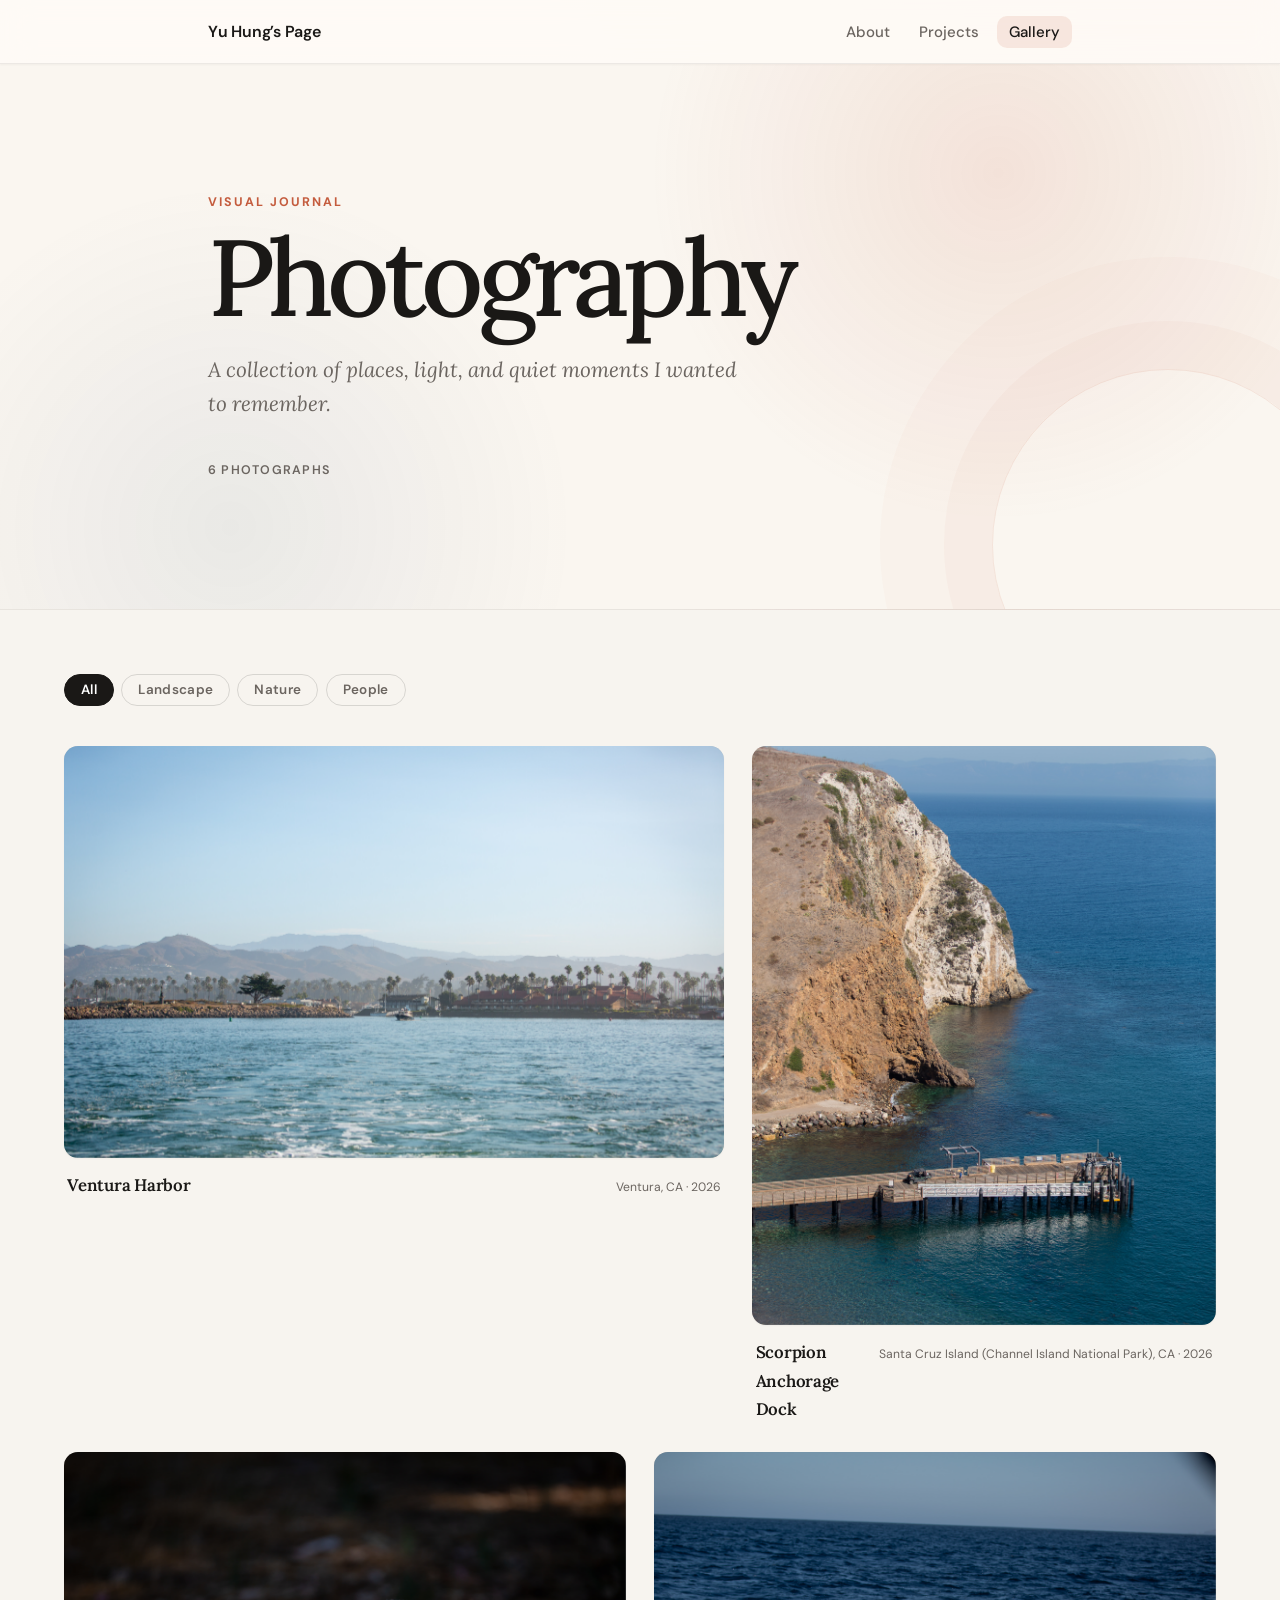
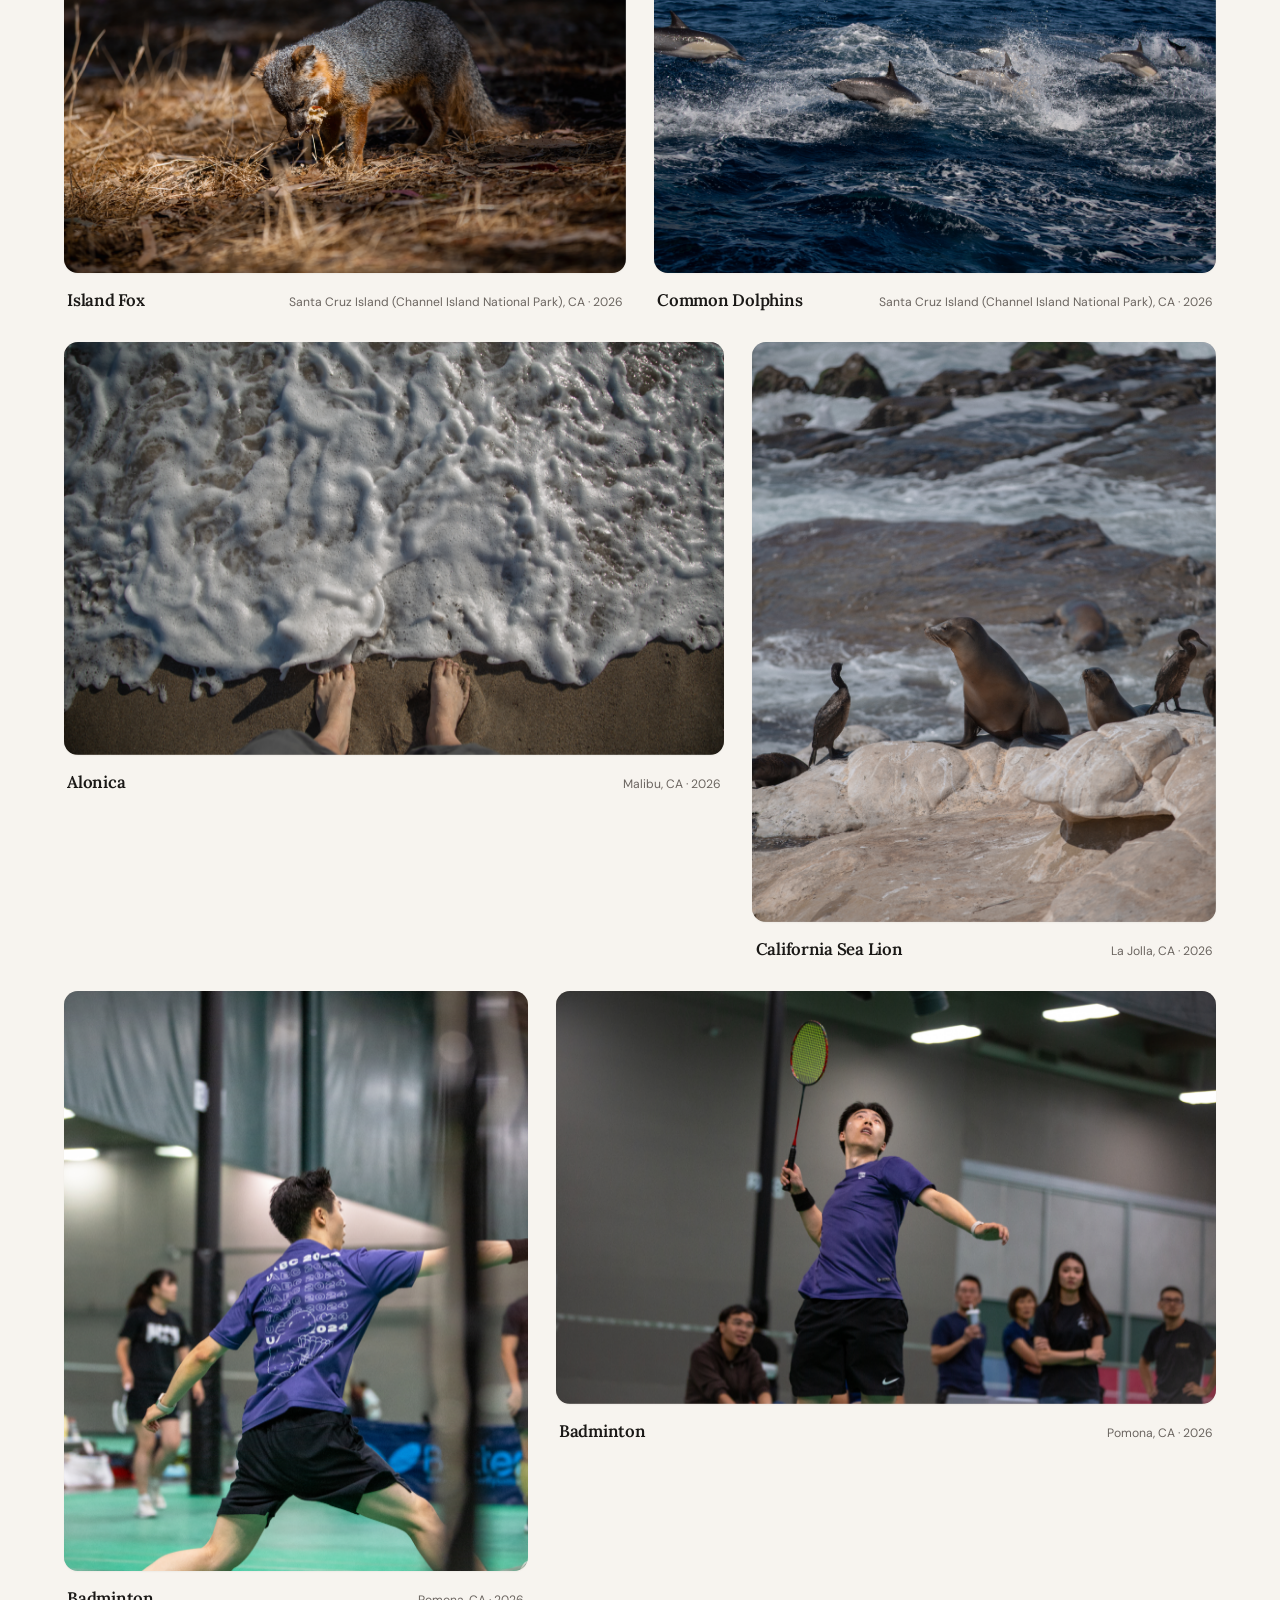
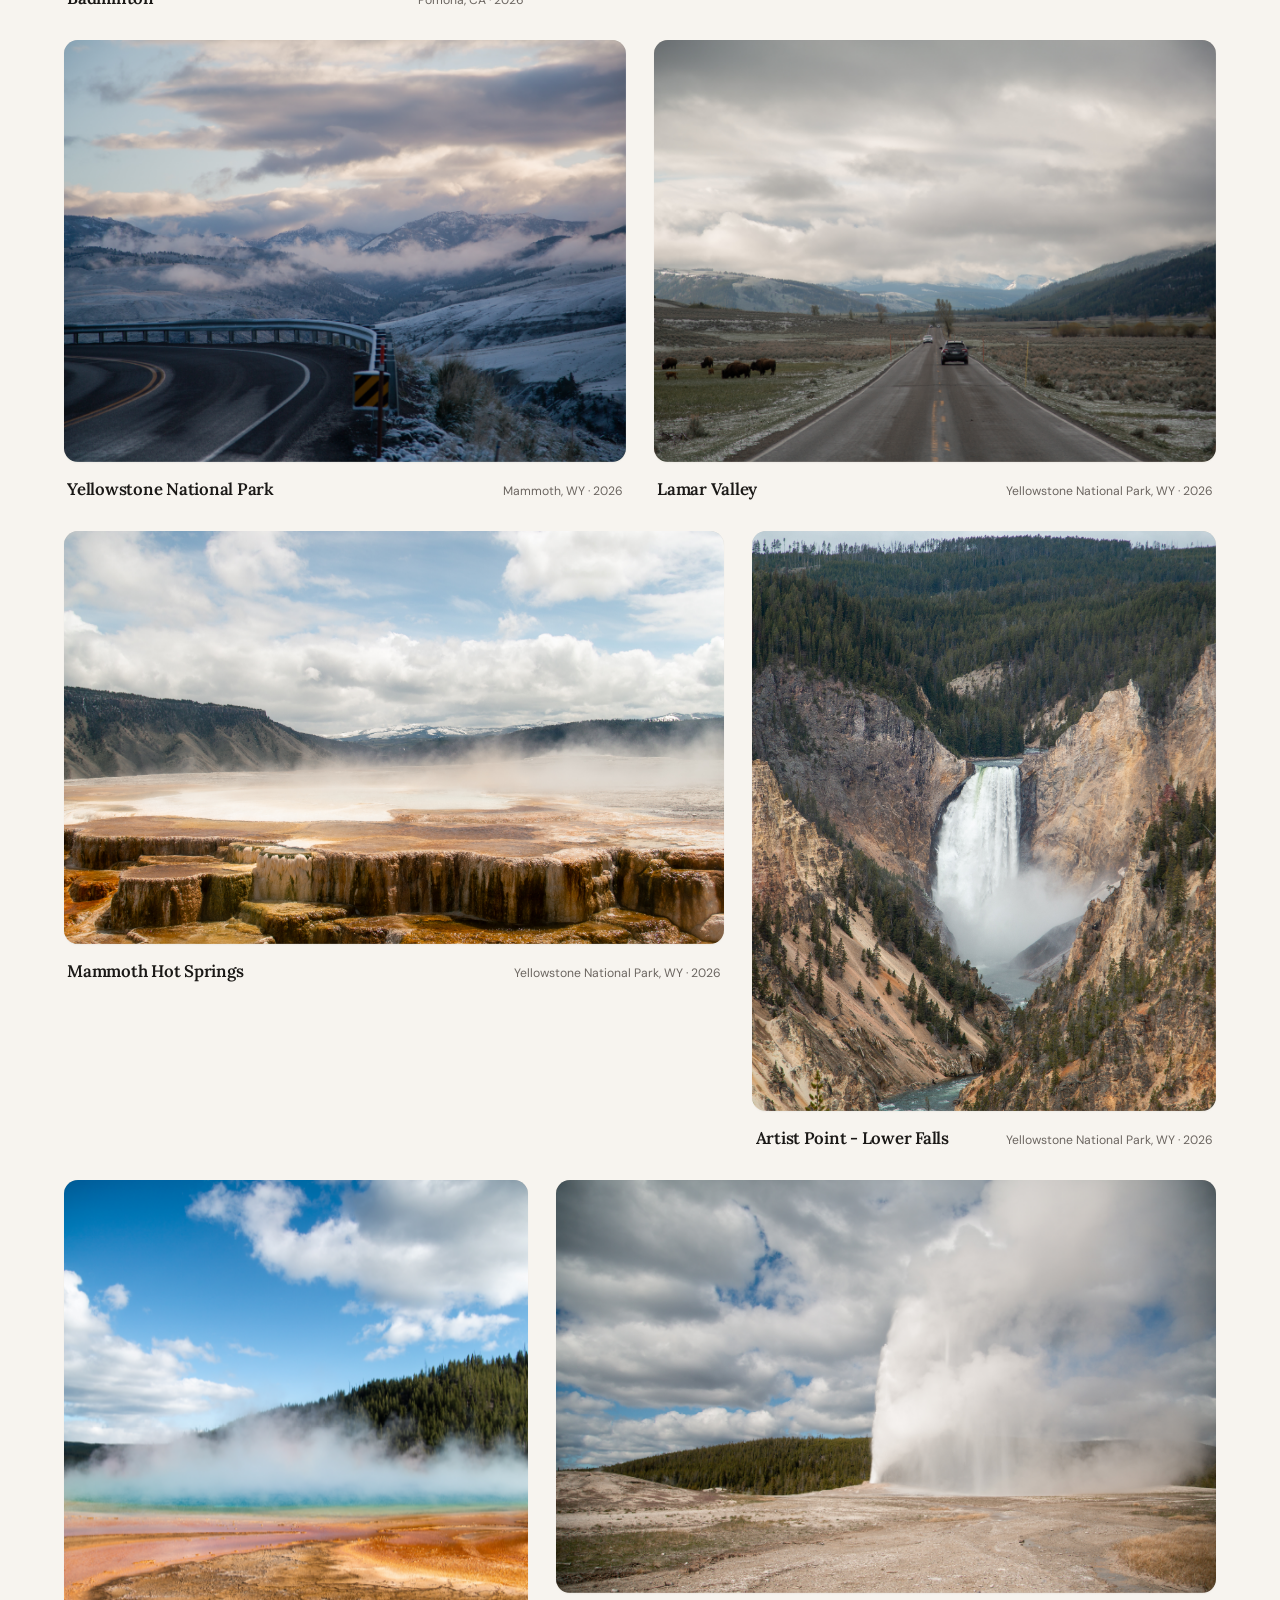
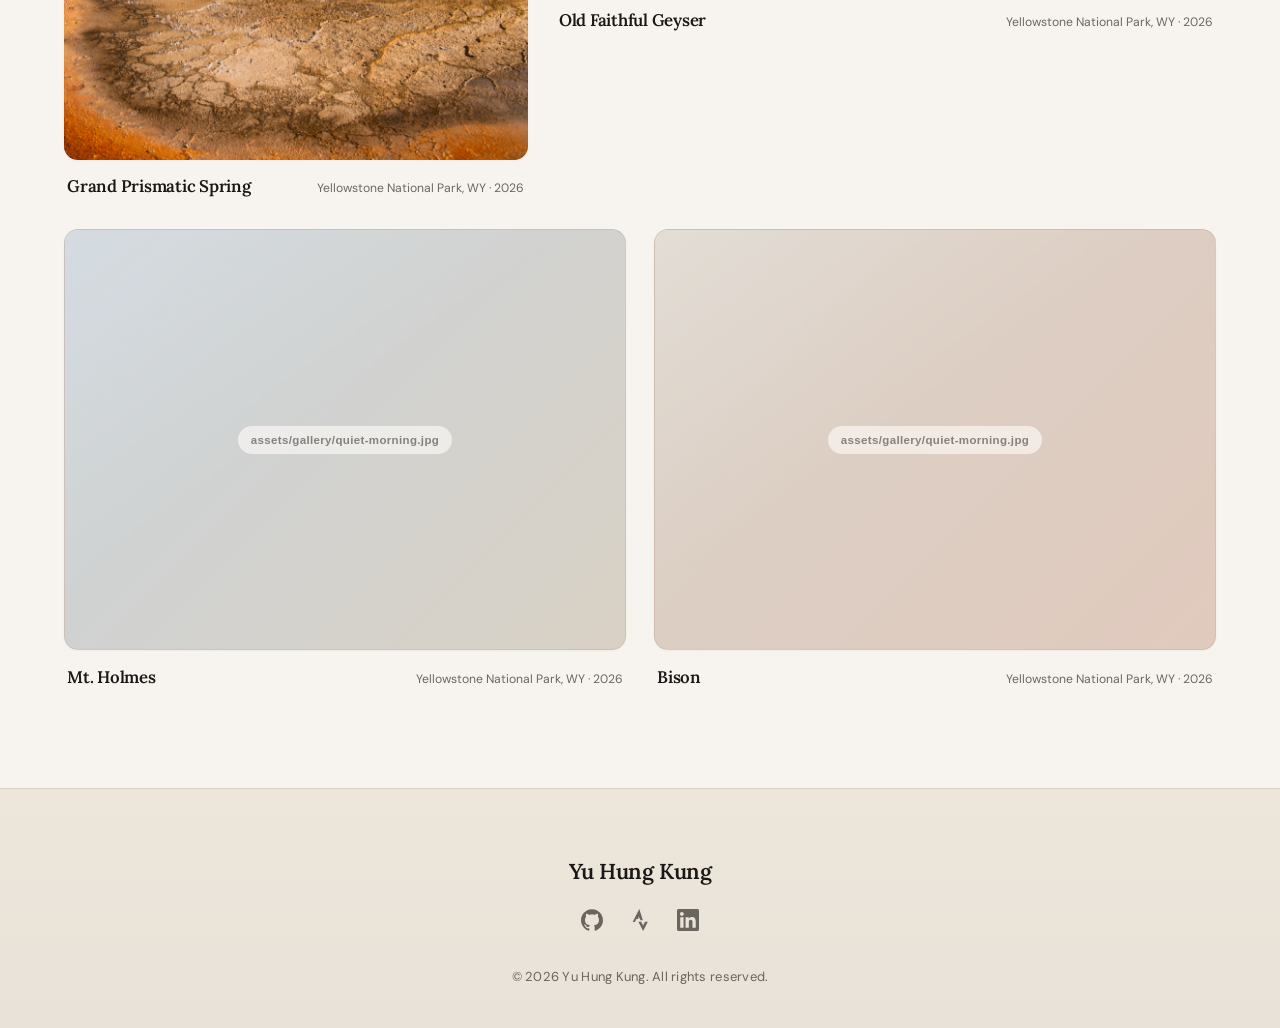
==== gallery.html @ df285dbb "Adding Gallery page and update on index.html - Adding photo gallery with 16 pics  - Updated the self" ====
<!DOCTYPE html>
<html lang="zh-Hant">
  <head>
    <meta charset="UTF-8" />
    <meta name="viewport" content="width=device-width, initial-scale=1" />
    <meta
      name="description"
      content="Yu Hung Kung 的攝影作品集：城市、自然與日常片刻。"
    />
    <title>Photography — Yu Hung Kung</title>
    <link rel="preconnect" href="https://fonts.googleapis.com" />
    <link rel="preconnect" href="https://fonts.gstatic.com" crossorigin />
    <link
      href="https://fonts.googleapis.com/css2?family=DM+Sans:ital,opsz,wght@0,9..40,400;0,9..40,500;0,9..40,600;0,9..40,700;1,9..40,400&family=Lora:ital,wght@0,400;0,500;0,600;0,700;1,400&display=swap"
      rel="stylesheet"
    />
    <link rel="stylesheet" href="css/style.css" />
    <link rel="stylesheet" href="css/gallery.css" />
  </head>
  <body>
    <svg
      class="svg-sprite"
      xmlns="http://www.w3.org/2000/svg"
      aria-hidden="true"
      focusable="false"
    >
      <symbol id="icon-github" viewBox="0 0 24 24">
        <path
          fill="currentColor"
          d="M12 .297c-6.63 0-12 5.373-12 12 0 5.303 3.438 9.8 8.205 11.385.6.113.82-.258.82-.577 0-.285-.01-1.04-.015-2.04-3.338.724-4.042-1.61-4.042-1.61C4.422 18.07 3.633 17.7 3.633 17.7c-1.087-.744.084-.729.084-.729 1.205.084 1.838 1.236 1.838 1.236 1.07 1.835 2.809 1.305 3.495.998.108-.776.417-1.305.76-1.605-2.665-.3-5.466-1.332-5.466-5.93 0-1.31.465-2.38 1.235-3.22-.135-.303-.54-1.523.105-3.176 0 0 1.005-.322 3.3 1.23.96-.267 1.98-.399 3-.405 1.02.006 2.04.138 3 .405 2.28-1.552 3.285-1.23 3.285-1.23.645 1.653.24 2.873.12 3.176.765.84 1.23 1.91 1.23 3.22 0 4.61-2.805 5.625-5.475 5.92.42.36.81 1.096.81 2.22 0 1.606-.015 2.896-.015 3.286 0 .315.21.69.825.57C20.565 22.092 24 17.592 24 12.297c0-6.627-5.373-12-12-12"
        />
      </symbol>
      <symbol id="icon-strava" viewBox="0 0 24 24">
        <path
          fill="currentColor"
          d="M15.387 17.944l-2.089-4.116h-3.065L15.387 24l5.15-10.172h-3.066m-7.008-5.972l2.208 4.292h2.442L11.244 0l-7.237 14.154h2.433l1.598-3.373h2.09"
        />
      </symbol>
      <symbol id="icon-linkedin" viewBox="0 0 24 24">
        <path
          fill="currentColor"
          d="M20.447 20.452h-3.554v-5.569c0-1.328-.027-3.037-1.852-3.037-1.853 0-2.136 1.445-2.136 2.939v5.667H9.351V9h3.414v1.561h.046c.477-.9 1.637-1.85 3.37-1.85 3.601 0 4.267 2.37 4.267 5.455v6.286zM5.337 7.433c-1.144 0-2.063-.926-2.063-2.065 0-1.138.92-2.063 2.063-2.063 1.14 0 2.064.925 2.064 2.063 0 1.139-.925 2.065-2.064 2.065zm1.782 13.019H3.555V9h3.564v11.452zM22.225 0H1.771C.792 0 0 .774 0 1.729v20.542C0 23.227.792 24 1.771 24h20.451C23.2 24 24 23.227 24 22.271V1.729C24 .774 23.2 0 22.222 0h.003z"
        />
      </symbol>
    </svg>

    <a class="skip-link" href="#main">跳至主要內容</a>

    <header class="site-header">
      <div class="container header-inner">
        <a class="logo" href="index.html">Yu Hung’s Page</a>
        <button
          type="button"
          class="nav-toggle"
          aria-expanded="false"
          aria-controls="site-nav"
          aria-label="開選單"
        >
          <span class="nav-toggle-bar"></span>
          <span class="nav-toggle-bar"></span>
        </button>
        <nav id="site-nav" class="site-nav" aria-label="主要導覽">
          <ul>
            <li><a href="index.html#about">About</a></li>
            <li><a href="index.html#projects">Projects</a></li>
            <li><a href="gallery.html" aria-current="page">Gallery</a></li>
          </ul>
        </nav>
      </div>
    </header>

    <main id="main">
      <section class="gallery-hero" aria-labelledby="gallery-title">
        <div class="container gallery-hero-inner">
          <p class="gallery-eyebrow">Visual Journal</p>
          <h1 id="gallery-title">Photography</h1>
          <p class="gallery-lede">
            A collection of places, light, and quiet moments I wanted to remember.
          </p>
          <p class="gallery-count"><span id="visible-count">6</span> photographs</p>
        </div>
      </section>

      <section class="gallery-section" aria-label="攝影作品">
        <div class="container gallery-container">
          <div class="gallery-toolbar" aria-label="篩選作品">
            <button class="filter-button is-active" type="button" data-filter="all">
              All
            </button>
            <button class="filter-button" type="button" data-filter="landscape">Landscape</button>
            <button class="filter-button" type="button" data-filter="nature">
              Nature
            </button>
            <button class="filter-button" type="button" data-filter="people">
              People
            </button>
          </div>

          <!-- 將照片放入 assets/gallery/，並以此處的檔名命名即可顯示。 -->
          <div class="photo-grid" id="photo-grid">
            <article class="photo-card photo-card--wide" data-category="landscape">
              <button
                class="photo-open"
                type="button"
                aria-label="放大觀看 Golden Hour in LA"
                data-title="Ventura Harbor"
                data-meta="Ventura, CA · 2026"
              >
                <span class="photo-placeholder" aria-hidden="true">
                  <span>assets/gallery/los-angeles.jpg</span>
                </span>
                <img
                  src="assets/gallery/_93A3031.jpg"
                  alt="Ventura Harbor"
                  loading="eager"
                />
              </button>
              <div class="photo-caption">
                <h2>Ventura Harbor</h2>
                <p>Ventura, CA · 2026</p>
              </div>
            </article>

            <article class="photo-card photo-card--tall" data-category="landscape">
              <button
                class="photo-open"
                type="button"
                aria-label="放大觀看 Along the Coast"
                data-title="Scorpion Anchorage Dock"
                data-meta="Santa Cruz Island (Channel Island National Park), CA · 2026"
              >
                <span class="photo-placeholder" aria-hidden="true">
                  <span>assets/gallery/california-coast.jpg</span>
                </span>
                <img
                  src="assets/gallery/_93A3080.jpg"
                  alt="Scorpion Anchorage Dock"
                  loading="lazy"
                />
              </button>
              <div class="photo-caption">
                <h2>Scorpion Anchorage Dock</h2>
                <p>Santa Cruz Island (Channel Island National Park), CA · 2026</p>
              </div>
            </article>

            <article class="photo-card" data-category="nature">
              <button
                class="photo-open"
                type="button"
                aria-label="放大觀看 Between Moments"
                data-title="Island Fox"
                data-meta="Santa Cruz Island (Channel Island National Park), CA · 2026"
              >
                <span class="photo-placeholder" aria-hidden="true">
                  <span>assets/gallery/taipei-street.jpg</span>
                </span>
                <img
                  src="assets/gallery/_93A3216.jpg"
                  alt="Island Fox"
                  loading="lazy"
                />
              </button>
              <div class="photo-caption">
                <h2>Island Fox</h2>
                <p>Santa Cruz Island (Channel Island National Park), CA · 2026</p>
              </div>
            </article>

            <article class="photo-card" data-category="nature">
              <button
                class="photo-open"
                type="button"
                aria-label="放大觀看 After the Rain"
                data-title="Common Dolphins"
                data-meta="Santa Cruz Island (Channel Island National Park), CA · 2026"
              >
                <span class="photo-placeholder" aria-hidden="true">
                  <span>assets/gallery/after-rain.jpg</span>
                </span>
                <img
                  src="assets/gallery/_93A3251.jpg"
                  alt="Common Dolphins"
                  loading="lazy"
                />
              </button>
              <div class="photo-caption">
                <h2>Common Dolphins</h2>
                <p>Santa Cruz Island (Channel Island National Park), CA · 2026</p>
              </div>
            </article>

            <article class="photo-card photo-card--wide" data-category="landscape">
              <button
                class="photo-open"
                type="button"
                aria-label="放大觀看 A Quiet Morning"
                data-title="Alonica"
                data-meta="Malibu, CA · 2026"
              >
                <span class="photo-placeholder" aria-hidden="true">
                  <span>assets/gallery/quiet-morning.jpg</span>
                </span>
                <img
                  src="assets/gallery/_93A2803.jpg"
                  alt="Point Dume"
                  loading="lazy"
                />
              </button>
              <div class="photo-caption">
                <h2>Alonica</h2>
                <p>Malibu, CA · 2026</p>
              </div>
            </article>

            <article class="photo-card photo-card--tall" data-category="nature">
              <button
                class="photo-open"
                type="button"
                aria-label="放大觀看 On the Move"
                data-title="California Sea Lion"
                data-meta="San Diego, CA · 2026"
              >
                <span class="photo-placeholder" aria-hidden="true">
                  <span>assets/gallery/on-the-move.jpg</span>
                </span>
                <img
                  src="assets/gallery/_93A2883.jpg"
                  alt="Sea Lion"
                  loading="lazy"
                />
              </button>
              <div class="photo-caption">
                <h2>California Sea Lion</h2>
                <p>La Jolla, CA · 2026</p>
              </div>
            </article>

            <article class="photo-card photo-card--tall" data-category="people">
              <button
                class="photo-open"
                type="button"
                aria-label="放大觀看 On the Move"
                data-title="Badminton"
                data-meta="Pomona, CA · 2026"
              >
                <span class="photo-placeholder" aria-hidden="true">
                  <span>assets/gallery/on-the-move.jpg</span>
                </span>
                <img
                  src="assets/gallery/_93A3357.jpg"
                  alt="soccer"
                  loading="lazy"
                />
              </button>
              <div class="photo-caption">
                <h2> Badminton</h2>
                <p>Pomona, CA · 2026</p>
              </div>
            </article>

            <article class="photo-card photo-card--wide" data-category="people">
              <button
                class="photo-open"
                type="button"
                aria-label="放大觀看 A Quiet Morning"
                data-title="Badminton"
                data-meta="Pomona, CA · 2026"
              >
                <span class="photo-placeholder" aria-hidden="true">
                  <span>assets/gallery/badminton.jpg</span>
                </span>
                <img
                  src="assets/gallery/_93A3371.jpg"
                  alt="badminton"
                  loading="lazy"
                />
              </button>
              <div class="photo-caption">
                <h2>Badminton</h2>
                <p>Pomona, CA · 2026</p>
              </div>
            </article>

            <article class="photo-card" data-category="landscape">
              <button
                class="photo-open"
                type="button"
                aria-label="放大觀看 A Quiet Morning"
                data-title="Yellowstone National Park"
                data-meta="Mammoth, WY · 2026"
              >
                <span class="photo-placeholder" aria-hidden="true">
                  <span>assets/gallery/badminton.jpg</span>
                </span>
                <img
                  src="assets/gallery/_93A2340.jpg"
                  alt="Yellowstone National Park"
                  loading="lazy"
                />
              </button>
              <div class="photo-caption">
                <h2>Yellowstone National Park</h2>
                <p>Mammoth, WY · 2026</p>
              </div>
            </article>

            <article class="photo-card" data-category="landscape">
              <button
                class="photo-open"
                type="button"
                aria-label="放大觀看 A Quiet Morning"
                data-title="Lamar Valley"
                data-meta="Yellowstone National Park, WY · 2026"
              >
                <span class="photo-placeholder" aria-hidden="true">
                  <span>assets/gallery/badminton.jpg</span>
                </span>
                <img
                  src="assets/gallery/_93A2375.jpg"
                  alt="Lamar Valley"
                  loading="lazy"
                />
              </button>
              <div class="photo-caption">
                <h2>Lamar Valley</h2>
                <p>Yellowstone National Park, WY · 2026</p>
              </div>
            </article>

            <article class="photo-card photo-card--wide" data-category="landscape">
              <button
                class="photo-open"
                type="button"
                aria-label="放大觀看 A Quiet Morning"
                data-title="Mammoth Hot Springs"
                data-meta="Yellowstone National Park, WY · 2026"
              >
                <span class="photo-placeholder" aria-hidden="true">
                  <span>assets/gallery/quiet-morning.jpg</span>
                </span>
                <img
                  src="assets/gallery/_93A2484.jpg"
                  alt="Mammoth Hot Springs"
                  loading="lazy"
                />
              </button>
              <div class="photo-caption">
                <h2>Mammoth Hot Springs</h2>
                <p>Yellowstone National Park, WY · 2026</p>
              </div>
            </article>

            <article class="photo-card photo-card--tall" data-category="landscape">
              <button
                class="photo-open"
                type="button"
                aria-label="放大觀看 On the Move"
                data-title="Artist Point - Lower Falls"
                data-meta="Yellowstone National Park, WY · 2026"
              >
                <span class="photo-placeholder" aria-hidden="true">
                  <span>assets/gallery/on-the-move.jpg</span>
                </span>
                <img
                  src="assets/gallery/_93A2527.jpg"
                  alt="Artist Point - Lower Falls"
                  loading="lazy"
                />
              </button>
              <div class="photo-caption">
                <h2>Artist Point - Lower Falls</h2>
                <p>Yellowstone National Park, WY · 2026</p>
              </div>
            </article>

            <article class="photo-card photo-card--tall" data-category="landscape">
              <button
                class="photo-open"
                type="button"
                aria-label="放大觀看 On the Move"
                data-title="Grand Prismatic Spring"
                data-meta="Yellowstone National Park, WY · 2026"
              >
                <span class="photo-placeholder" aria-hidden="true">
                  <span>assets/gallery/on-the-move.jpg</span>
                </span>
                <img
                  src="assets/gallery/_93A2665.jpg"
                  alt="Grand Prismatic Spring"
                  loading="lazy"
                />
              </button>
              <div class="photo-caption">
                <h2>Grand Prismatic Spring</h2>
                <p>Yellowstone National Park, WY · 2026</p>
              </div>
            </article>

            <article class="photo-card photo-card--wide" data-category="landscape">
              <button
                class="photo-open"
                type="button"
                aria-label="放大觀看 A Quiet Morning"
                data-title="Old Faithful Geyser"
                data-meta="Yellowstone National Park, WY · 2026"
              >
                <span class="photo-placeholder" aria-hidden="true">
                  <span>assets/gallery/quiet-morning.jpg</span>
                </span>
                <img
                  src="assets/gallery/_93A2622.jpg"
                  alt="Old Faithful Geyser"
                  loading="lazy"
                />
              </button>
              <div class="photo-caption">
                <h2>Old Faithful Geyser</h2>
                <p>Yellowstone National Park, WY · 2026</p>
              </div>
            </article>

            <article class="photo-card" data-category="landscape">
              <button
                class="photo-open"
                type="button"
                aria-label="放大觀看 A Quiet Morning"
                data-title="Mt. Holmes"
                data-meta="Yellowstone National Park, WY · 2026"
              >
                <span class="photo-placeholder" aria-hidden="true">
                  <span>assets/gallery/quiet-morning.jpg</span>
                </span>
                <img
                  src="assets/gallery/_93A2725.jpg"
                  alt="Mt. Holmes"
                  loading="lazy"
                />
              </button>
              <div class="photo-caption">
                <h2>Mt. Holmes</h2>
                <p>Yellowstone National Park, WY · 2026</p>
              </div>
            </article>

            <article class="photo-card" data-category="nature">
              <button
                class="photo-open"
                type="button"
                aria-label="放大觀看 A Quiet Morning"
                data-title="Bison"
                data-meta="Yellowstone National Park, WY · 2026"
              >
                <span class="photo-placeholder" aria-hidden="true">
                  <span>assets/gallery/quiet-morning.jpg</span>
                </span>
                <img
                  src="assets/gallery/_93A2728.jpg"
                  alt="Bison"
                  loading="lazy"
                />
              </button>
              <div class="photo-caption">
                <h2>Bison</h2>
                <p>Yellowstone National Park, WY · 2026</p>
              </div>
            </article>
          </div>
        </div>
      </section>
    </main>

    <dialog class="lightbox" id="lightbox" aria-labelledby="lightbox-title">
      <button class="lightbox-close" type="button" aria-label="關閉照片">×</button>
      <div class="lightbox-content">
        <img id="lightbox-image" src="" alt="" />
        <div class="lightbox-caption">
          <h2 id="lightbox-title"></h2>
          <p id="lightbox-meta"></p>
        </div>
      </div>
    </dialog>

    <footer class="site-footer gallery-footer">
      <div class="container footer-inner">
        <p class="footer-name">Yu Hung Kung</p>
        <!-- <p class="footer-tagline">Only U in my name 🔍🔍🔍</p> -->
        <ul
          class="social-row social-row--icons social-row--footer"
          aria-label="Social media"
        >
          <li>
            <a
              class="social-link social-link--icon"
              href="https://github.com/alex1792"
              rel="noopener noreferrer"
              aria-label="GitHub"
            >
              <svg class="social-icon" width="22" height="22" aria-hidden="true">
                <use href="#icon-github" />
              </svg>
            </a>
          </li>
          <li>
            <a
              class="social-link social-link--icon"
              href="https://www.strava.com/athletes/153705700"
              rel="noopener noreferrer"
              aria-label="Strava"
            >
              <svg class="social-icon" width="22" height="22" aria-hidden="true">
                <use href="#icon-strava" />
              </svg>
            </a>
          </li>
          <li>
            <a
              class="social-link social-link--icon"
              href="https://www.linkedin.com/in/yu-hung-kung-9819b7233/"
              rel="noopener noreferrer"
              aria-label="LinkedIn"
            >
              <svg class="social-icon" width="22" height="22" aria-hidden="true">
                <use href="#icon-linkedin" />
              </svg>
            </a>
          </li>
        </ul>
        <p class="footer-copy">
          © <span id="year"></span> Yu Hung Kung. All rights reserved.
        </p>
      </div>
    </footer>

    <script src="js/main.js"></script>
    <script src="js/gallery.js"></script>
  </body>
</html>
---- css/style.css ----
/* Light academic portfolio — refined spacing, warmth, and micro-interaction */
:root {
  --bg: #f7f4ef;
  --bg-warm: #faf6f0;
  --bg-subtle: #ece6db;
  --surface: #fffcf8;
  --surface-elevated: #ffffff;
  --text: #1a1816;
  --text-muted: #6b6560;
  --link: #2a4a6f;
  --link-hover: #1e3550;
  --accent: #c45c3e;
  --accent-soft: rgba(196, 92, 62, 0.12);
  --border: rgba(26, 24, 22, 0.08);
  --border-strong: rgba(26, 24, 22, 0.14);
  --shadow-sm: 0 1px 2px rgba(26, 24, 22, 0.04);
  --shadow-md: 0 8px 24px rgba(26, 24, 22, 0.06);
  --shadow-lg: 0 20px 50px rgba(26, 24, 22, 0.08);
  --radius: 14px;
  --radius-sm: 10px;
  --radius-pill: 999px;
  --font-sans: "DM Sans", system-ui, sans-serif;
  --font-serif: "Lora", Georgia, serif;
  --space-xs: 0.5rem;
  --space-sm: 1rem;
  --space-md: 1.5rem;
  --space-lg: 2.5rem;
  --space-xl: 4rem;
  --max-width: 40rem;
  --wide-max: 54rem;
  /* 與 .hero-note 同寬，讓下方 actions 右緣對齊 */
  --hero-note-max: 36rem;
  /* Hero 背景影片垂直對準：50% 置中；數字变大（例如 65%–85%）= 畫面多看影片下方 */
  --hero-video-anchor-y: 70%;
  --header-h: 4rem;
  --ease-out: cubic-bezier(0.22, 1, 0.36, 1);
}

*,
*::before,
*::after {
  box-sizing: border-box;
}

html {
  scroll-behavior: smooth;
}

@media (prefers-reduced-motion: reduce) {
  html {
    scroll-behavior: auto;
  }

  *,
  *::before,
  *::after {
    animation-duration: 0.01ms !important;
    animation-iteration-count: 1 !important;
    transition-duration: 0.01ms !important;
  }
}

body {
  margin: 0;
  font-family: var(--font-sans);
  font-size: 1.0625rem;
  line-height: 1.7;
  color: var(--text);
  background-color: var(--bg);
  background-image:
    radial-gradient(ellipse 120% 80% at 100% -20%, rgba(196, 92, 62, 0.06), transparent 55%),
    radial-gradient(ellipse 80% 50% at -10% 40%, rgba(42, 74, 111, 0.04), transparent 50%),
    linear-gradient(180deg, var(--bg-warm) 0%, var(--bg) 28%, var(--bg) 100%);
  background-attachment: fixed;
  -webkit-font-smoothing: antialiased;
}

/* Hidden SVG sprite for <use href="#icon-…"> */
.svg-sprite {
  position: absolute;
  width: 0;
  height: 0;
  overflow: hidden;
}

::selection {
  background: rgba(42, 74, 111, 0.14);
  color: var(--text);
}

img {
  max-width: 100%;
  height: auto;
  display: block;
}

a {
  color: var(--link);
  text-decoration: underline;
  text-decoration-thickness: 1px;
  text-underline-offset: 0.2em;
  transition: color 0.15s var(--ease-out);
}

a:hover {
  color: var(--link-hover);
}

:focus-visible {
  outline: 2px solid var(--link);
  outline-offset: 3px;
}

.skip-link {
  position: absolute;
  top: -100px;
  left: var(--space-sm);
  padding: var(--space-xs) var(--space-sm);
  background: var(--text);
  color: var(--bg-warm);
  font-weight: 600;
  border-radius: var(--radius-sm);
  z-index: 100;
  text-decoration: none;
}

.skip-link:focus {
  top: var(--space-sm);
}

.skip-link:focus-visible {
  outline: 2px solid var(--accent);
  outline-offset: 2px;
}

.container {
  width: min(100% - var(--space-md) * 2, var(--wide-max));
  margin-inline: auto;
}

/* Header */
.site-header {
  position: sticky;
  top: 0;
  z-index: 50;
  height: var(--header-h);
  background: rgba(255, 252, 248, 0.78);
  backdrop-filter: blur(14px) saturate(1.2);
  -webkit-backdrop-filter: blur(14px) saturate(1.2);
  border-bottom: 1px solid var(--border);
  box-shadow: var(--shadow-sm);
}

.header-inner {
  height: 100%;
  display: flex;
  align-items: center;
  justify-content: space-between;
  gap: var(--space-sm);
}

.logo {
  font-weight: 600;
  font-size: 1rem;
  letter-spacing: -0.015em;
  color: var(--text);
  text-decoration: none;
  transition: color 0.2s var(--ease-out);
}

.logo:hover {
  color: var(--accent);
}

.site-nav ul {
  list-style: none;
  margin: 0;
  padding: 0;
  display: flex;
  gap: 0.35rem;
}

.site-nav a {
  color: var(--text-muted);
  text-decoration: none;
  font-weight: 500;
  font-size: 0.9375rem;
  padding: 0.4rem 0.75rem;
  border-radius: var(--radius-sm);
  transition:
    color 0.2s var(--ease-out),
    background 0.2s var(--ease-out);
}

.site-nav a:hover {
  color: var(--text);
  background: var(--accent-soft);
}

.nav-toggle {
  display: none;
  flex-direction: column;
  justify-content: center;
  gap: 6px;
  width: 44px;
  height: 44px;
  padding: 0;
  border: none;
  background: transparent;
  cursor: pointer;
  border-radius: var(--radius-sm);
}

.nav-toggle:focus-visible {
  outline-offset: 2px;
}

.nav-toggle-bar {
  display: block;
  width: 22px;
  height: 2px;
  background: var(--text);
  border-radius: 1px;
  margin-inline: auto;
  transition: transform 0.25s var(--ease-out);
}

.nav-toggle[aria-expanded="true"] .nav-toggle-bar:first-child {
  transform: translateY(4px) rotate(45deg);
}

.nav-toggle[aria-expanded="true"] .nav-toggle-bar:last-child {
  transform: translateY(-4px) rotate(-45deg);
}

@media (max-width: 720px) {
  .nav-toggle {
    display: flex;
  }

  .site-nav {
    position: absolute;
    top: var(--header-h);
    left: 0;
    right: 0;
    background: var(--surface-elevated);
    border-bottom: 1px solid var(--border);
    padding: var(--space-md);
    box-shadow: var(--shadow-lg);
    visibility: hidden;
    opacity: 0;
    transform: translateY(-8px);
    transition:
      opacity 0.22s var(--ease-out),
      transform 0.22s var(--ease-out),
      visibility 0.22s;
  }

  .site-nav.is-open {
    visibility: visible;
    opacity: 1;
    transform: translateY(0);
  }

  .site-nav ul {
    flex-direction: column;
    gap: 0.25rem;
  }

  .site-nav a {
    display: block;
    padding: 0.6rem 0.85rem;
  }
}

/* Hero — video + overlay + 文字在同一個 .hero-stack 內疊層（文字 z-index 在上） */
.hero {
  width: 100%;
  overflow: clip;
  padding: 0;
}

.hero-stack {
  position: relative;
  width: 100%;
  min-height: clamp(26rem, 58vh, 48rem);
  isolation: isolate;
}

.hero-media {
  position: absolute;
  inset: 0;
  z-index: 0;
  overflow: hidden;
  width: 100%;
  height: 100%;
}

.hero-video {
  position: absolute;
  inset: 0;
  width: 100%;
  height: 100%;
  display: block;
  object-fit: cover;
  object-position: center var(--hero-video-anchor-y);
}

.hero-media-overlay {
  position: absolute;
  inset: 0;
  z-index: 1;
  pointer-events: none;
  background: linear-gradient(
    125deg,
    rgba(247, 244, 239, 0.72) 0%,
    rgba(247, 244, 239, 0.48) 42%,
    rgba(250, 248, 245, 0.82) 100%
  );
}

@media (prefers-reduced-motion: reduce) {
  .hero-video {
    display: none;
  }

  .hero-media {
    background-color: var(--bg);
    background-image: radial-gradient(
      ellipse 90% 70% at 80% 0%,
      rgba(196, 92, 62, 0.07),
      transparent 55%
    );
  }
}

.hero-inner {
  position: relative;
  z-index: 2;
  max-width: var(--max-width);
  padding: calc(var(--space-xl) + 0.5rem) 0 calc(var(--space-xl) + var(--space-md));
}

.hero-hello {
  font-family: var(--font-serif);
  font-size: 1.5rem;
  font-style: italic;
  font-weight: 400;
  color: var(--accent);
  margin: 0 0 0.2rem;
  letter-spacing: 0.02em;
}

.hero-welcome {
  margin: 0 0 var(--space-sm);
  font-weight: 600;
  font-size: 0.8125rem;
  letter-spacing: 0.14em;
  text-transform: uppercase;
  color: var(--text-muted);
}

.hero-title {
  font-family: var(--font-serif);
  font-size: clamp(2.05rem, 5vw, 3rem);
  font-weight: 600;
  line-height: 1.18;
  letter-spacing: -0.025em;
  margin: 0 0 var(--space-md);
  color: var(--text);
}

.hero-tagline {
  margin: 0 0 var(--space-sm);
  color: var(--text-muted);
  max-width: var(--hero-note-max);
  font-size: 1.05rem;
}

.hero-note {
  margin: 0 0 var(--space-md);
  padding: var(--space-sm) var(--space-md);
  font-size: 0.9375rem;
  color: var(--text-muted);
  font-style: italic;
  max-width: var(--hero-note-max);
  background: rgba(255, 252, 248, 0.65);
  border-left: 3px solid var(--accent);
  border-radius: 0 var(--radius-sm) var(--radius-sm) 0;
  box-shadow: var(--shadow-sm);
}

.social-row {
  list-style: none;
  margin: 0 0 var(--space-md);
  padding: 0;
  display: flex;
  flex-wrap: wrap;
  align-items: center;
  gap: 0.15rem 0;
}

.social-row--icons {
  gap: 0.25rem;
}

.social-row li {
  display: inline-flex;
  align-items: center;
}

.social-row li:not(:last-child)::after {
  content: "";
  display: block;
  width: 4px;
  height: 4px;
  margin: 0 0.65rem;
  border-radius: 50%;
  background: var(--border-strong);
  opacity: 0.6;
}

.social-row--icons li:not(:last-child)::after {
  display: none;
}

.social-link {
  font-weight: 500;
  font-size: 0.9375rem;
  text-decoration: none;
  color: var(--link);
  padding: 0.35rem 0.5rem;
  margin: 0 -0.25rem;
  border-radius: var(--radius-sm);
  transition:
    color 0.2s var(--ease-out),
    background 0.2s var(--ease-out);
}

.social-link:hover {
  color: var(--link-hover);
  background: rgba(42, 74, 111, 0.08);
  text-decoration: none;
}

.social-link--icon {
  display: inline-flex;
  align-items: center;
  justify-content: center;
  width: 2.75rem;
  height: 2.75rem;
  padding: 0;
  margin: 0;
  color: var(--text-muted);
  border-radius: var(--radius-sm);
}

.social-link--icon:hover {
  color: var(--link);
  background: rgba(42, 74, 111, 0.1);
}

.social-icon {
  display: block;
  width: 1.375rem;
  height: 1.375rem;
  flex-shrink: 0;
  pointer-events: none;
}

.hero-actions {
  display: flex;
  flex-direction: row;
  flex-wrap: wrap;
  align-items: center;
  justify-content: space-between;
  gap: var(--space-sm) var(--space-md);
  /* 與 .hero-note 同寬，Learn More 右緣與卡片右緣對齊 */
  max-width: var(--hero-note-max);
  width: 100%;
  box-sizing: border-box;
  margin-top: var(--space-lg);
  padding-top: var(--space-sm);
  border-top: 1px solid rgba(26, 24, 22, 0.1);
}

.hero-actions .social-row {
  margin: 0;
  flex: 0 1 auto;
}

.btn-learn {
  display: inline-flex;
  align-items: center;
  justify-content: center;
  padding: 0.65rem 1.65rem;
  font-family: inherit;
  font-size: 0.9375rem;
  font-weight: 600;
  letter-spacing: 0.02em;
  color: var(--surface-elevated);
  background: var(--text);
  border-radius: var(--radius-pill);
  text-decoration: none;
  border: 1px solid var(--text);
  box-shadow: var(--shadow-md);
  transition:
    background 0.2s var(--ease-out),
    border-color 0.2s var(--ease-out),
    color 0.2s var(--ease-out),
    transform 0.2s var(--ease-out),
    box-shadow 0.2s var(--ease-out);
}

.btn-learn:hover {
  background: var(--link);
  border-color: var(--link);
  color: var(--surface-elevated);
  transform: translateY(-2px);
  box-shadow: var(--shadow-lg);
}

.btn-learn:active {
  transform: translateY(0);
}

.btn-learn:focus-visible {
  outline-offset: 4px;
}

/* Sections */
.section {
  position: relative;
  padding: var(--space-xl) 0;
}

.section::before {
  content: "";
  position: absolute;
  top: 0;
  left: 50%;
  transform: translateX(-50%);
  width: min(100% - var(--space-md) * 2, var(--wide-max));
  height: 1px;
  background: linear-gradient(
    90deg,
    transparent,
    var(--border-strong) 15%,
    var(--border-strong) 85%,
    transparent
  );
  opacity: 0.85;
}

.section-heading {
  font-family: var(--font-serif);
  font-size: clamp(1.55rem, 3.2vw, 1.95rem);
  font-weight: 600;
  margin: 0 0 var(--space-md);
  letter-spacing: -0.02em;
  color: var(--text);
  padding-bottom: var(--space-sm);
  border-bottom: 2px solid var(--accent-soft);
  display: inline-block;
  min-width: min(100%, 12rem);
}

/* About */
.about-split {
  display: grid;
  gap: var(--space-lg);
  align-items: start;
}

@media (min-width: 720px) {
  .about-split {
    grid-template-columns: minmax(0, 230px) minmax(0, 1fr);
    gap: calc(var(--space-xl) * 0.85);
    align-items: center;
  }
}

.about-photo-frame {
  width: 100%;
  max-width: 230px;
  margin-inline: auto;
  border-radius: var(--radius);
  overflow: hidden;
  background: linear-gradient(160deg, var(--bg-subtle) 0%, #dfd8cc 100%);
  border: 1px solid var(--border);
  box-shadow:
    var(--shadow-md),
    0 0 0 1px rgba(255, 255, 255, 0.5) inset;
}

.about-photo-frame img {
  width: 100%;
  height: auto;
  display: block;
}

.about-photo-placeholder {
  font-family: var(--font-serif);
  font-size: 2.75rem;
  font-weight: 600;
  color: rgba(107, 101, 96, 0.55);
  user-select: none;
  display: flex;
  align-items: center;
  justify-content: center;
  width: 100%;
  min-height: 8rem;
  padding: var(--space-md);
}

.about-prose {
  background: var(--surface);
  padding: var(--space-md) var(--space-lg);
  border-radius: var(--radius);
  border: 1px solid var(--border);
  box-shadow: var(--shadow-sm);
}

.about-prose p {
  margin: 0 0 var(--space-md);
  color: var(--text);
}

.about-prose p:last-child {
  margin-bottom: 0;
}

.about-prose a {
  font-weight: 500;
}

/* Projects */
.projects-intro {
  margin: calc(var(--space-sm) * -0.25) 0 var(--space-lg);
  color: var(--text-muted);
  max-width: 38rem;
  font-size: 1.02rem;
}

.project-list {
  display: flex;
  flex-direction: column;
  gap: var(--space-md);
}

.project-row {
  display: grid;
  gap: var(--space-md);
  align-items: center;
  padding: var(--space-md) var(--space-lg);
  background: var(--surface);
  border: 1px solid var(--border);
  border-radius: var(--radius);
  box-shadow: var(--shadow-sm);
  transition:
    border-color 0.25s var(--ease-out),
    box-shadow 0.25s var(--ease-out),
    transform 0.25s var(--ease-out);
}

.project-row:hover {
  border-color: var(--border-strong);
  box-shadow: var(--shadow-md);
  transform: translateY(-2px);
}

@media (min-width: 600px) {
  .project-row {
    grid-template-columns: 128px minmax(0, 1fr);
    gap: var(--space-lg);
    padding: var(--space-lg);
  }
}

.project-thumb {
  width: 100%;
  max-width: 128px;
  margin-inline: auto;
  aspect-ratio: 1;
  border-radius: var(--radius-sm);
  background: linear-gradient(145deg, #ebe4d8 0%, #d8cfc0 100%);
  display: flex;
  align-items: center;
  justify-content: center;
  border: 1px solid var(--border);
  box-shadow: 0 4px 12px rgba(26, 24, 22, 0.06);
}

.project-thumb--accent {
  background: linear-gradient(145deg, #c8dde8 0%, #a3c5d6 100%);
}

.project-thumb--muted {
  background: linear-gradient(145deg, #ddd8d0 0%, #c4bfb6 100%);
}

.project-thumb-label {
  font-size: 0.6875rem;
  font-weight: 700;
  text-transform: lowercase;
  letter-spacing: 0.12em;
  color: rgba(107, 101, 96, 0.9);
}

.project-name {
  font-family: var(--font-serif);
  font-size: 1.22rem;
  font-weight: 600;
  margin: 0 0 var(--space-xs);
  letter-spacing: -0.015em;
  color: var(--text);
}

.project-name > a {
  color: inherit;
  text-decoration: none;
  transition: color 0.15s var(--ease-out);
}

.project-name > a:hover {
  color: var(--link);
  text-decoration: underline;
}

.project-name > a:focus-visible {
  outline-offset: 3px;
  border-radius: 4px;
}

.project-copy p {
  margin: 0;
  color: var(--text-muted);
  font-size: 0.998rem;
  line-height: 1.65;
}

.project-copy a {
  font-weight: 500;
}

.inline-code {
  font-family: ui-monospace, "SF Mono", monospace;
  font-size: 0.86em;
  background: var(--bg-subtle);
  padding: 0.15em 0.4em;
  border-radius: 6px;
  border: 1px solid var(--border);
  color: var(--text);
}

/* Footer */
.site-footer {
  margin-top: var(--space-lg);
  padding: var(--space-xl) 0 var(--space-lg);
  border-top: 1px solid var(--border);
  background: linear-gradient(180deg, var(--bg-subtle) 0%, #e8e2d8 100%);
}

.footer-inner {
  text-align: center;
  max-width: var(--max-width);
}

.footer-name {
  font-family: var(--font-serif);
  font-size: 1.35rem;
  font-weight: 600;
  margin: 0 0 var(--space-xs);
  letter-spacing: -0.02em;
}

.footer-tagline {
  margin: 0 0 var(--space-md);
  color: var(--text-muted);
  font-size: 0.96875rem;
  font-style: italic;
}

.social-row--footer {
  justify-content: center;
  margin-bottom: var(--space-md);
}

.footer-copy {
  margin: 0;
  font-size: 0.8125rem;
  color: var(--text-muted);
  letter-spacing: 0.02em;
}
---- css/gallery.css ----
.site-nav a[aria-current="page"] {
  color: var(--text);
  background: var(--accent-soft);
}

body.has-open-lightbox {
  overflow: hidden;
}

.gallery-hero {
  position: relative;
  overflow: hidden;
  border-bottom: 1px solid var(--border);
  background:
    radial-gradient(circle at 78% 20%, rgba(196, 92, 62, 0.13), transparent 32%),
    radial-gradient(circle at 18% 85%, rgba(42, 74, 111, 0.08), transparent 30%),
    var(--bg-warm);
}

.gallery-hero::after {
  content: "";
  position: absolute;
  right: -4rem;
  bottom: -7rem;
  width: 22rem;
  aspect-ratio: 1;
  border: 1px solid rgba(196, 92, 62, 0.12);
  border-radius: 50%;
  box-shadow:
    0 0 0 3rem rgba(196, 92, 62, 0.035),
    0 0 0 7rem rgba(196, 92, 62, 0.025);
  pointer-events: none;
}

.gallery-hero-inner {
  position: relative;
  z-index: 1;
  padding-block: clamp(4.5rem, 12vw, 8rem);
}

.gallery-eyebrow {
  margin: 0 0 0.65rem;
  color: var(--accent);
  font-size: 0.78rem;
  font-weight: 700;
  letter-spacing: 0.16em;
  text-transform: uppercase;
}

.gallery-hero h1 {
  max-width: 42rem;
  margin: 0;
  font-family: var(--font-serif);
  font-size: clamp(3rem, 10vw, 6.75rem);
  font-weight: 500;
  line-height: 0.98;
  letter-spacing: -0.055em;
}

.gallery-lede {
  max-width: 34rem;
  margin: var(--space-md) 0 0;
  color: var(--text-muted);
  font-family: var(--font-serif);
  font-size: clamp(1.05rem, 2.5vw, 1.3rem);
  font-style: italic;
  line-height: 1.6;
}

.gallery-count {
  margin: var(--space-lg) 0 0;
  color: var(--text-muted);
  font-size: 0.78rem;
  font-weight: 600;
  letter-spacing: 0.1em;
  text-transform: uppercase;
}

.gallery-section {
  padding: var(--space-xl) 0 calc(var(--space-xl) * 1.5);
}

.gallery-container {
  width: min(100% - var(--space-md) * 2, 72rem);
}

.gallery-toolbar {
  display: flex;
  flex-wrap: wrap;
  gap: 0.45rem;
  margin-bottom: var(--space-lg);
}

.filter-button {
  padding: 0.5rem 1rem;
  color: var(--text-muted);
  font: 600 0.84rem/1 var(--font-sans);
  letter-spacing: 0.025em;
  background: transparent;
  border: 1px solid var(--border-strong);
  border-radius: var(--radius-pill);
  cursor: pointer;
  transition:
    color 0.2s var(--ease-out),
    background 0.2s var(--ease-out),
    border-color 0.2s var(--ease-out),
    transform 0.2s var(--ease-out);
}

.filter-button:hover {
  color: var(--text);
  border-color: rgba(26, 24, 22, 0.28);
  transform: translateY(-1px);
}

.filter-button.is-active {
  color: var(--surface-elevated);
  background: var(--text);
  border-color: var(--text);
}

.photo-grid {
  display: grid;
  grid-auto-flow: dense;
  grid-template-columns: repeat(12, minmax(0, 1fr));
  gap: clamp(1rem, 2.4vw, 1.75rem);
}

.photo-card {
  grid-column: span 6;
  min-width: 0;
  margin: 0;
  transition:
    opacity 0.25s var(--ease-out),
    transform 0.3s var(--ease-out);
}

.photo-card--wide {
  grid-column: span 7;
}

.photo-card--tall {
  grid-column: span 5;
}

.photo-card[hidden] {
  display: none;
}

.photo-open {
  position: relative;
  display: block;
  width: 100%;
  aspect-ratio: 4 / 3;
  padding: 0;
  overflow: hidden;
  color: inherit;
  background: var(--bg-subtle);
  border: 0;
  border-radius: var(--radius);
  box-shadow: var(--shadow-sm);
  cursor: zoom-in;
}

.photo-card--wide .photo-open {
  aspect-ratio: 16 / 10;
}

.photo-card--tall .photo-open {
  aspect-ratio: 4 / 5;
}

.photo-open img {
  position: absolute;
  inset: 0;
  width: 100%;
  height: 100%;
  object-fit: cover;
  transition: transform 0.65s var(--ease-out);
}

.photo-open:hover img {
  transform: scale(1.025);
}

.photo-open::after {
  content: "View";
  position: absolute;
  right: 1rem;
  bottom: 1rem;
  z-index: 2;
  padding: 0.4rem 0.75rem;
  color: #fff;
  font-size: 0.75rem;
  font-weight: 600;
  letter-spacing: 0.05em;
  background: rgba(26, 24, 22, 0.62);
  border: 1px solid rgba(255, 255, 255, 0.25);
  border-radius: var(--radius-pill);
  opacity: 0;
  transform: translateY(5px);
  backdrop-filter: blur(8px);
  transition:
    opacity 0.25s var(--ease-out),
    transform 0.25s var(--ease-out);
}

.photo-open:hover::after,
.photo-open:focus-visible::after {
  opacity: 1;
  transform: translateY(0);
}

.photo-placeholder {
  position: absolute;
  inset: 0;
  display: grid;
  place-items: center;
  padding: var(--space-md);
  color: rgba(26, 24, 22, 0.5);
  background:
    linear-gradient(145deg, rgba(255, 255, 255, 0.2), transparent 45%),
    linear-gradient(135deg, #e8dfd2, #c9d4d4);
  border: 1px solid var(--border);
  border-radius: inherit;
  text-align: center;
}

.photo-card:nth-child(2n) .photo-placeholder {
  background:
    linear-gradient(145deg, rgba(255, 255, 255, 0.25), transparent 45%),
    linear-gradient(135deg, #d9d2c8, #e1c9bd);
}

.photo-card:nth-child(3n) .photo-placeholder {
  background:
    linear-gradient(145deg, rgba(255, 255, 255, 0.2), transparent 45%),
    linear-gradient(135deg, #cad3da, #d9d1c5);
}

.photo-placeholder span {
  padding: 0.5rem 0.8rem;
  font-size: 0.72rem;
  font-weight: 600;
  letter-spacing: 0.03em;
  background: rgba(255, 252, 248, 0.62);
  border-radius: var(--radius-pill);
  backdrop-filter: blur(7px);
}

.photo-open.is-placeholder {
  cursor: default;
}

.photo-open.is-placeholder::after {
  display: none;
}

.photo-open.is-placeholder img {
  display: none;
}

.photo-caption {
  display: flex;
  align-items: baseline;
  justify-content: space-between;
  gap: var(--space-sm);
  padding: 0.8rem 0.2rem 0;
}

.photo-caption h2 {
  margin: 0;
  font-family: var(--font-serif);
  font-size: 1.05rem;
  font-weight: 600;
  letter-spacing: -0.015em;
}

.photo-caption p {
  flex-shrink: 0;
  margin: 0;
  color: var(--text-muted);
  font-size: 0.76rem;
}

.lightbox {
  width: min(92vw, 76rem);
  max-width: none;
  max-height: 92vh;
  padding: 0;
  overflow: visible;
  color: #fff;
  background: transparent;
  border: 0;
}

.lightbox::backdrop {
  background: rgba(16, 15, 14, 0.9);
  backdrop-filter: blur(10px);
}

.lightbox-content {
  display: flex;
  flex-direction: column;
  align-items: center;
  max-height: 92vh;
}

.lightbox img {
  max-width: 100%;
  max-height: calc(92vh - 5rem);
  object-fit: contain;
  border-radius: var(--radius-sm);
  box-shadow: 0 24px 70px rgba(0, 0, 0, 0.35);
}

.lightbox-caption {
  align-self: stretch;
  padding-top: var(--space-sm);
}

.lightbox-caption h2 {
  margin: 0;
  font-family: var(--font-serif);
  font-size: 1.1rem;
  font-weight: 500;
}

.lightbox-caption p {
  margin: 0.15rem 0 0;
  color: rgba(255, 255, 255, 0.65);
  font-size: 0.8rem;
}

.lightbox-close {
  position: absolute;
  top: -0.75rem;
  right: -0.75rem;
  z-index: 2;
  display: grid;
  place-items: center;
  width: 2.75rem;
  height: 2.75rem;
  padding: 0 0 0.2rem;
  color: #fff;
  font: 300 1.8rem/1 var(--font-sans);
  background: rgba(26, 24, 22, 0.82);
  border: 1px solid rgba(255, 255, 255, 0.24);
  border-radius: 50%;
  cursor: pointer;
  backdrop-filter: blur(8px);
}

.gallery-footer {
  margin-top: 0;
}

@media (max-width: 720px) {
  .gallery-hero-inner {
    padding-block: 4rem;
  }

  .gallery-section {
    padding-top: var(--space-lg);
  }

  .photo-card,
  .photo-card--wide,
  .photo-card--tall {
    grid-column: 1 / -1;
  }

  .photo-card--tall .photo-open {
    aspect-ratio: 4 / 5;
  }

  .photo-caption {
    align-items: flex-start;
    flex-direction: column;
    gap: 0.1rem;
  }

  .lightbox-close {
    top: 0.5rem;
    right: 0.5rem;
  }
}

@media (prefers-reduced-motion: reduce) {
  .photo-open img,
  .photo-open::after,
  .filter-button {
    transition: none;
  }
}
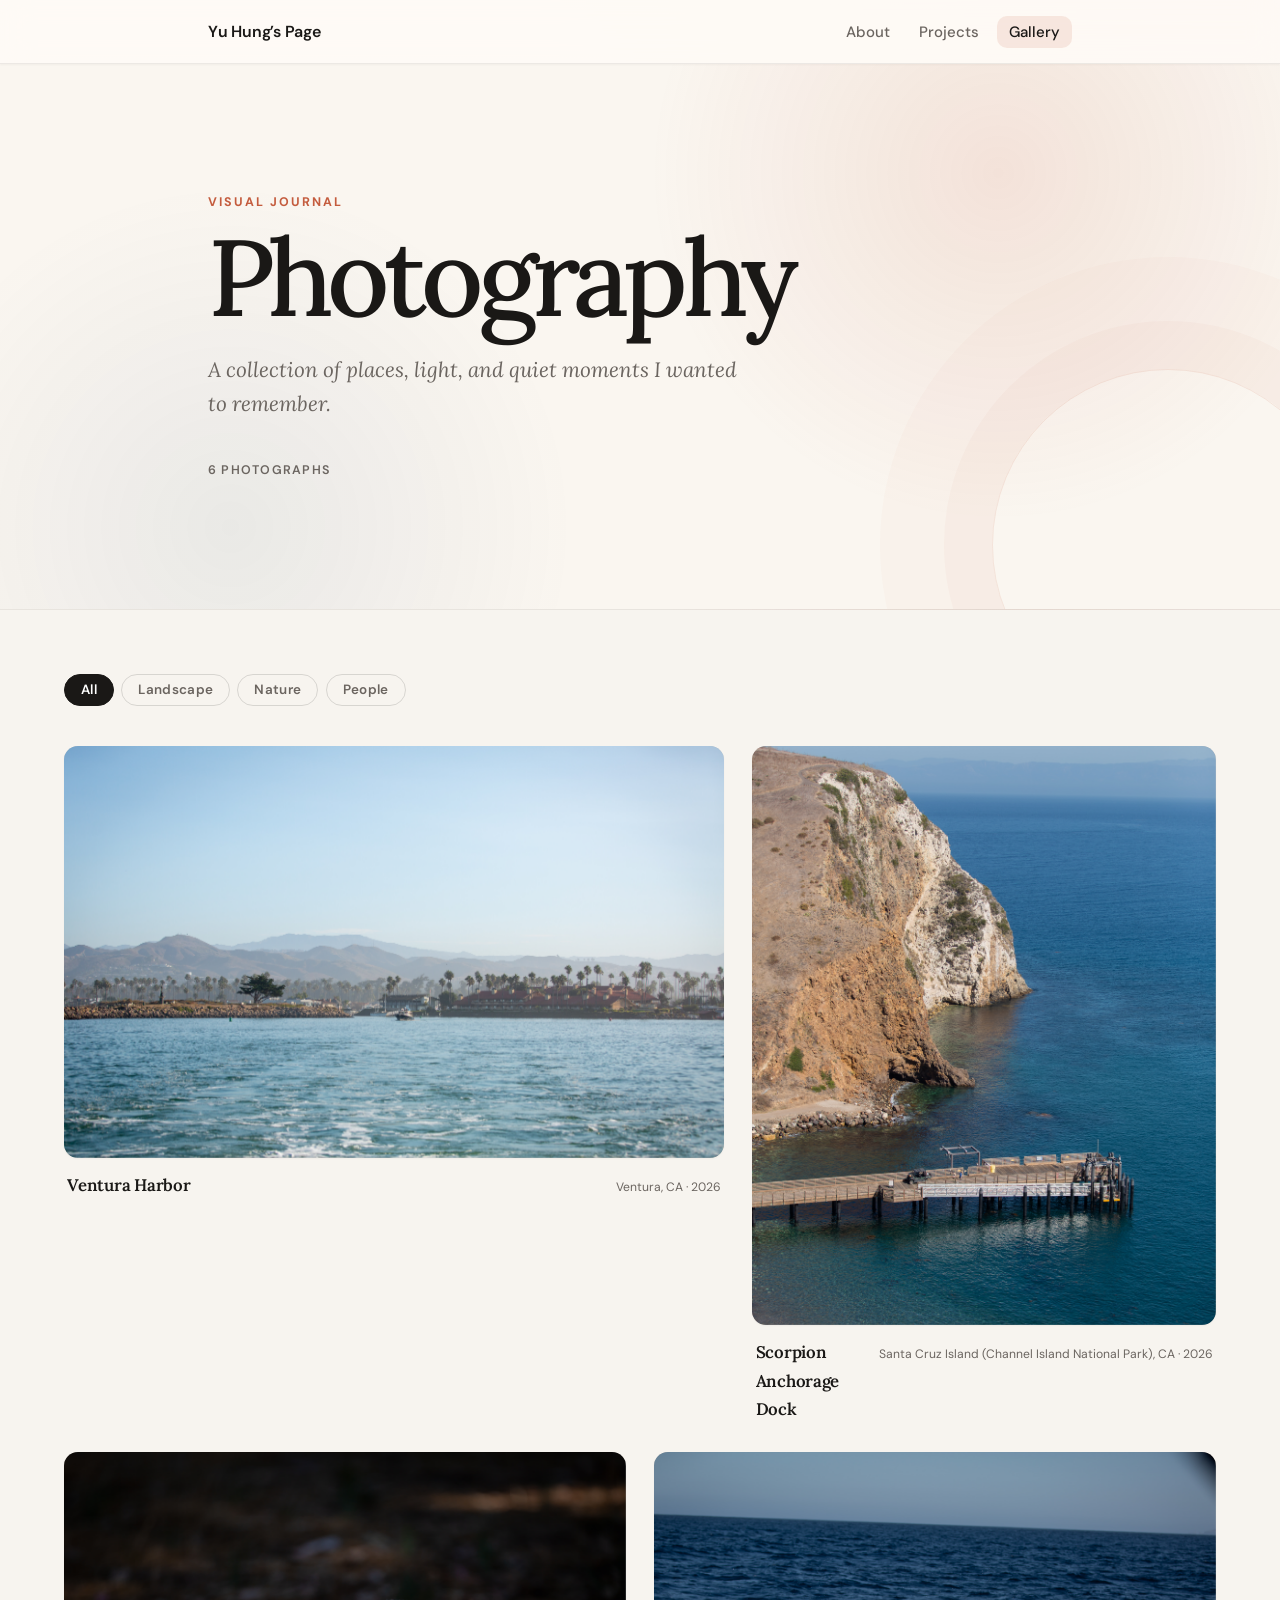
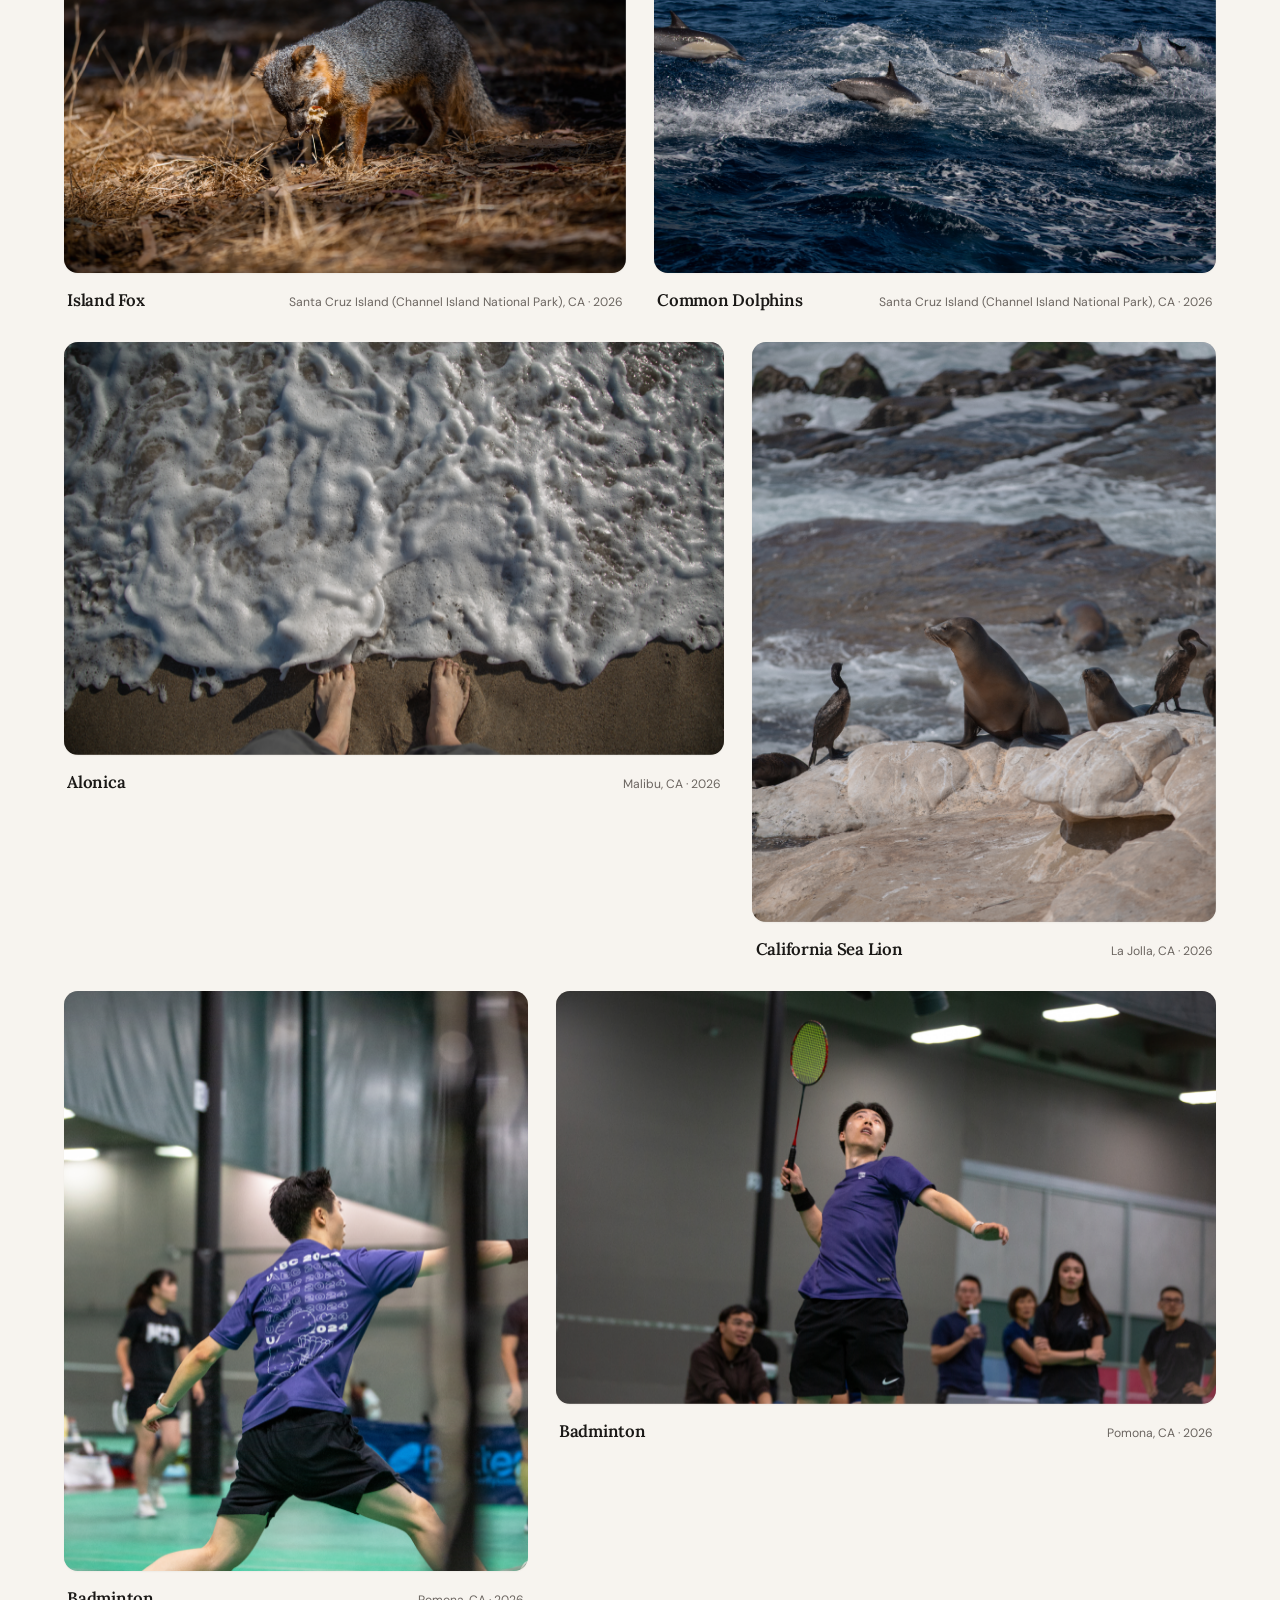
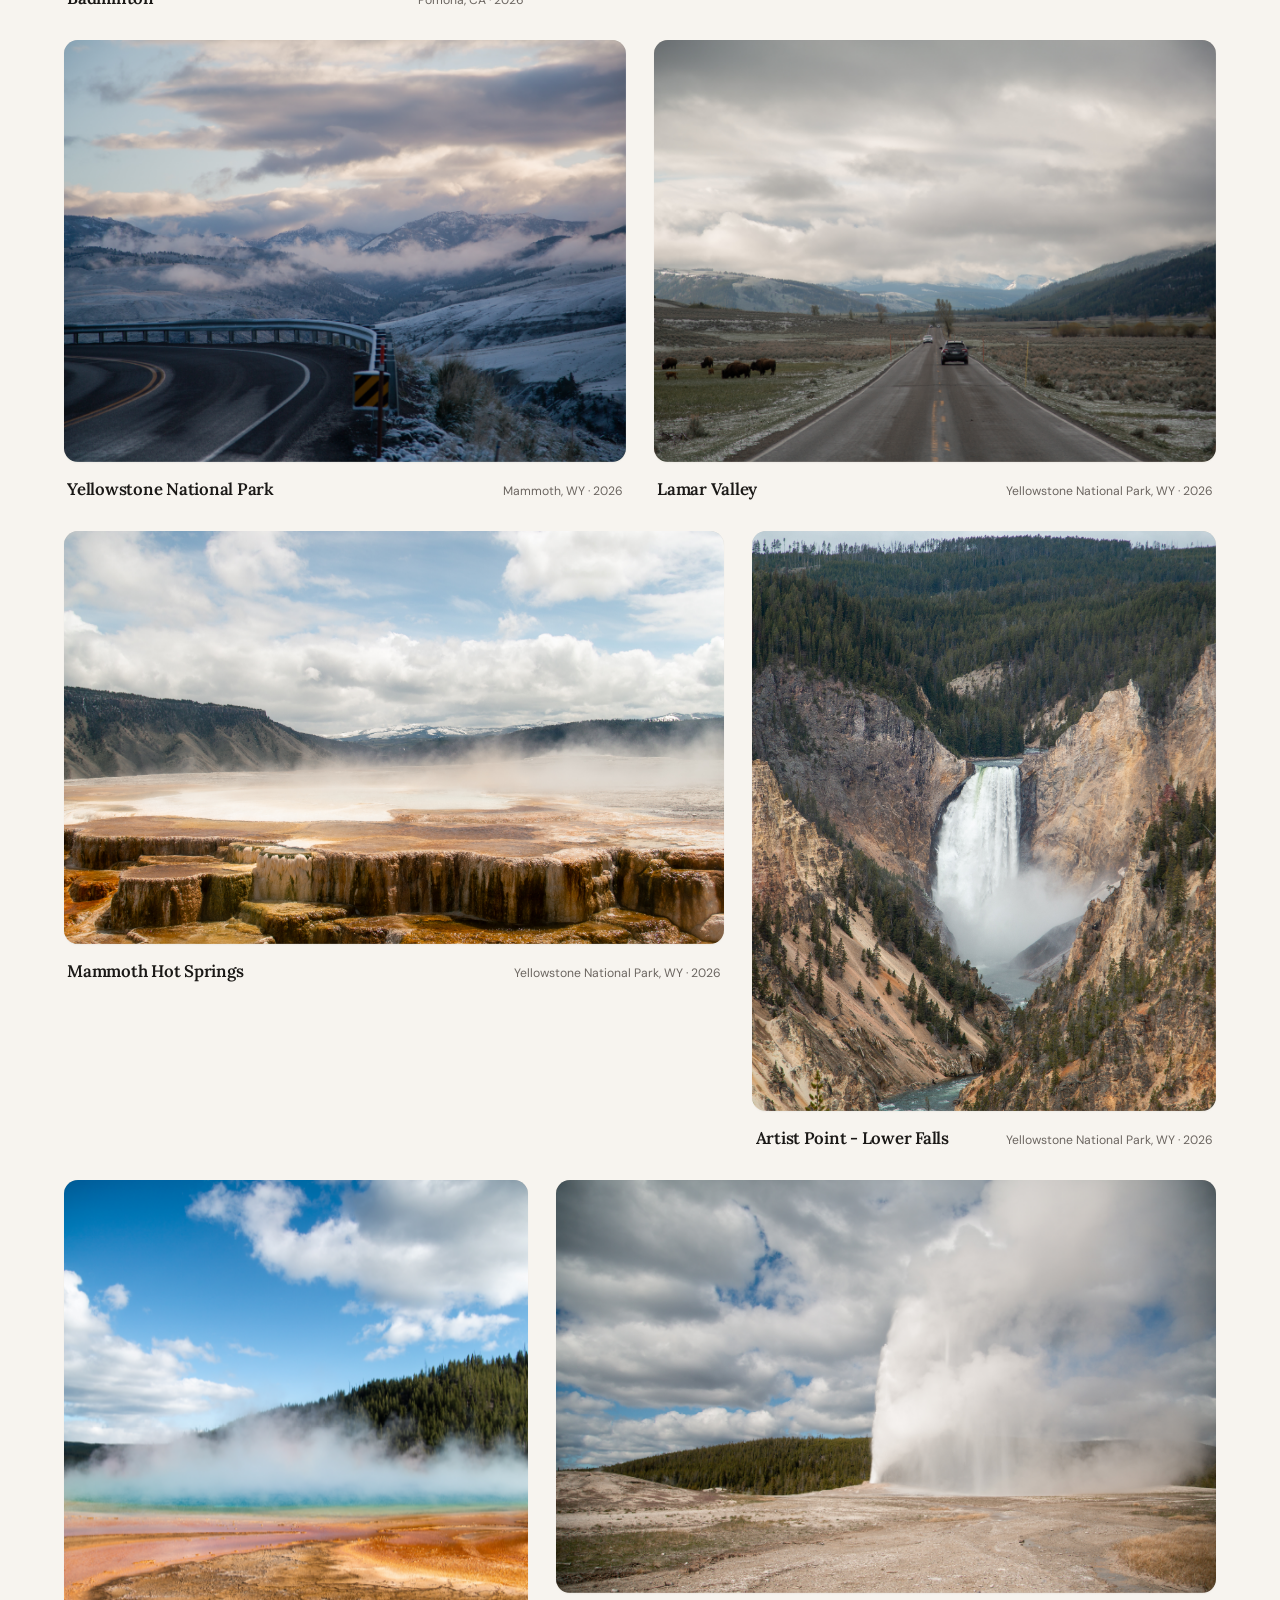
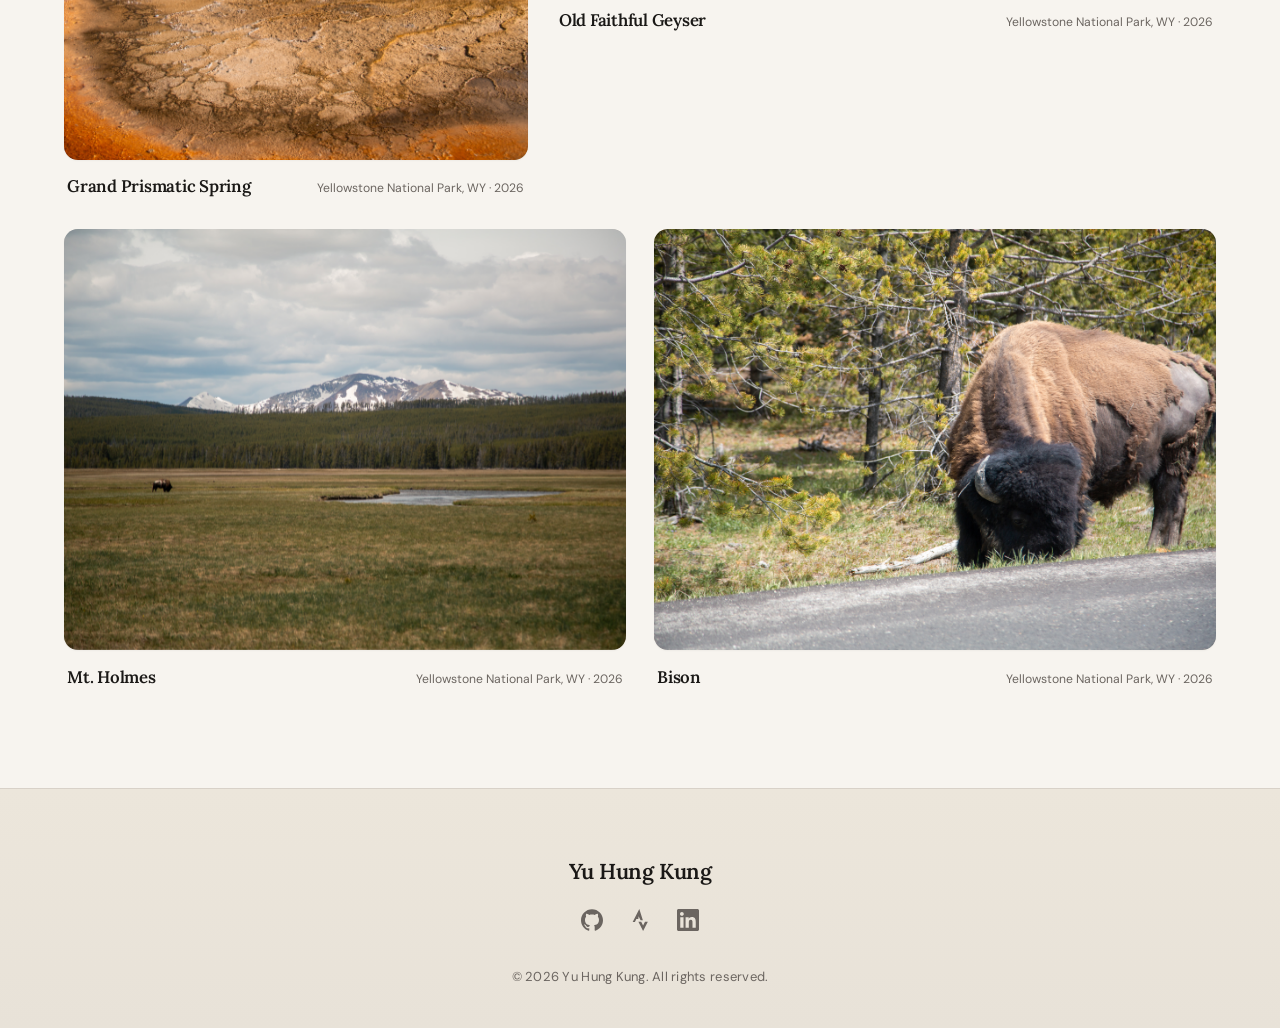
==== commit 3d0bb841: "Modify image file name Do not name the image file with _ prefix" ====
--- a/gallery.html
+++ b/gallery.html
@@ -110,7 +110,7 @@
                   <span>assets/gallery/los-angeles.jpg</span>
                 </span>
                 <img
-                  src="assets/gallery/_93A3031.jpg"
+                  src="assets/gallery/93A3031.jpg"
                   alt="Ventura Harbor"
                   loading="eager"
                 />
@@ -133,7 +133,7 @@
                   <span>assets/gallery/california-coast.jpg</span>
                 </span>
                 <img
-                  src="assets/gallery/_93A3080.jpg"
+                  src="assets/gallery/93A3080.jpg"
                   alt="Scorpion Anchorage Dock"
                   loading="lazy"
                 />
@@ -156,7 +156,7 @@
                   <span>assets/gallery/taipei-street.jpg</span>
                 </span>
                 <img
-                  src="assets/gallery/_93A3216.jpg"
+                  src="assets/gallery/93A3216.jpg"
                   alt="Island Fox"
                   loading="lazy"
                 />
@@ -179,7 +179,7 @@
                   <span>assets/gallery/after-rain.jpg</span>
                 </span>
                 <img
-                  src="assets/gallery/_93A3251.jpg"
+                  src="assets/gallery/93A3251.jpg"
                   alt="Common Dolphins"
                   loading="lazy"
                 />
@@ -202,7 +202,7 @@
                   <span>assets/gallery/quiet-morning.jpg</span>
                 </span>
                 <img
-                  src="assets/gallery/_93A2803.jpg"
+                  src="assets/gallery/93A2803.jpg"
                   alt="Point Dume"
                   loading="lazy"
                 />
@@ -225,7 +225,7 @@
                   <span>assets/gallery/on-the-move.jpg</span>
                 </span>
                 <img
-                  src="assets/gallery/_93A2883.jpg"
+                  src="assets/gallery/93A2883.jpg"
                   alt="Sea Lion"
                   loading="lazy"
                 />
@@ -248,7 +248,7 @@
                   <span>assets/gallery/on-the-move.jpg</span>
                 </span>
                 <img
-                  src="assets/gallery/_93A3357.jpg"
+                  src="assets/gallery/93A3357.jpg"
                   alt="soccer"
                   loading="lazy"
                 />
@@ -271,7 +271,7 @@
                   <span>assets/gallery/badminton.jpg</span>
                 </span>
                 <img
-                  src="assets/gallery/_93A3371.jpg"
+                  src="assets/gallery/93A3371.jpg"
                   alt="badminton"
                   loading="lazy"
                 />
@@ -294,7 +294,7 @@
                   <span>assets/gallery/badminton.jpg</span>
                 </span>
                 <img
-                  src="assets/gallery/_93A2340.jpg"
+                  src="assets/gallery/93A2340.jpg"
                   alt="Yellowstone National Park"
                   loading="lazy"
                 />
@@ -317,7 +317,7 @@
                   <span>assets/gallery/badminton.jpg</span>
                 </span>
                 <img
-                  src="assets/gallery/_93A2375.jpg"
+                  src="assets/gallery/93A2375.jpg"
                   alt="Lamar Valley"
                   loading="lazy"
                 />
@@ -340,7 +340,7 @@
                   <span>assets/gallery/quiet-morning.jpg</span>
                 </span>
                 <img
-                  src="assets/gallery/_93A2484.jpg"
+                  src="assets/gallery/93A2484.jpg"
                   alt="Mammoth Hot Springs"
                   loading="lazy"
                 />
@@ -363,7 +363,7 @@
                   <span>assets/gallery/on-the-move.jpg</span>
                 </span>
                 <img
-                  src="assets/gallery/_93A2527.jpg"
+                  src="assets/gallery/93A2527.jpg"
                   alt="Artist Point - Lower Falls"
                   loading="lazy"
                 />
@@ -386,7 +386,7 @@
                   <span>assets/gallery/on-the-move.jpg</span>
                 </span>
                 <img
-                  src="assets/gallery/_93A2665.jpg"
+                  src="assets/gallery/93A2665.jpg"
                   alt="Grand Prismatic Spring"
                   loading="lazy"
                 />
@@ -409,7 +409,7 @@
                   <span>assets/gallery/quiet-morning.jpg</span>
                 </span>
                 <img
-                  src="assets/gallery/_93A2622.jpg"
+                  src="assets/gallery/93A2622.jpg"
                   alt="Old Faithful Geyser"
                   loading="lazy"
                 />
@@ -432,7 +432,7 @@
                   <span>assets/gallery/quiet-morning.jpg</span>
                 </span>
                 <img
-                  src="assets/gallery/_93A2725.jpg"
+                  src="assets/gallery/93A2725.jpg"
                   alt="Mt. Holmes"
                   loading="lazy"
                 />
@@ -455,7 +455,7 @@
                   <span>assets/gallery/quiet-morning.jpg</span>
                 </span>
                 <img
-                  src="assets/gallery/_93A2728.jpg"
+                  src="assets/gallery/93A2728.jpg"
                   alt="Bison"
                   loading="lazy"
                 />
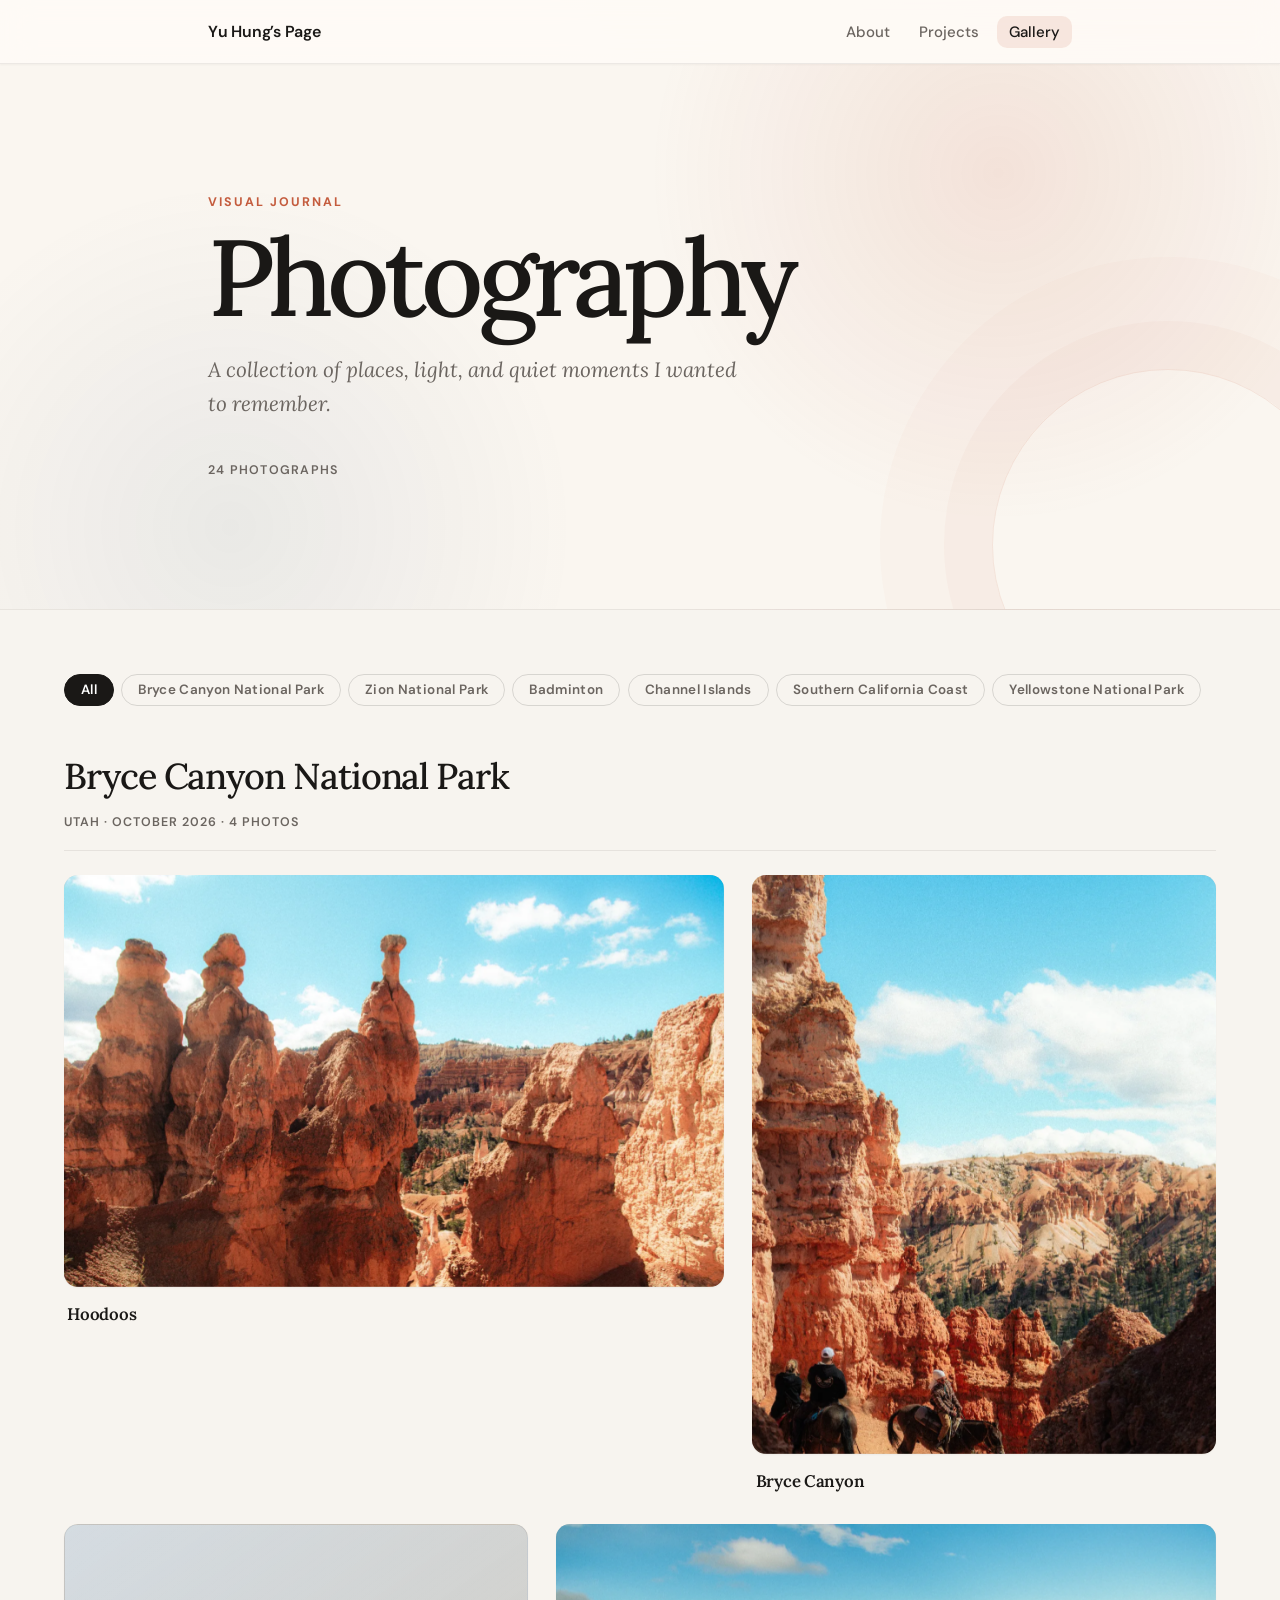
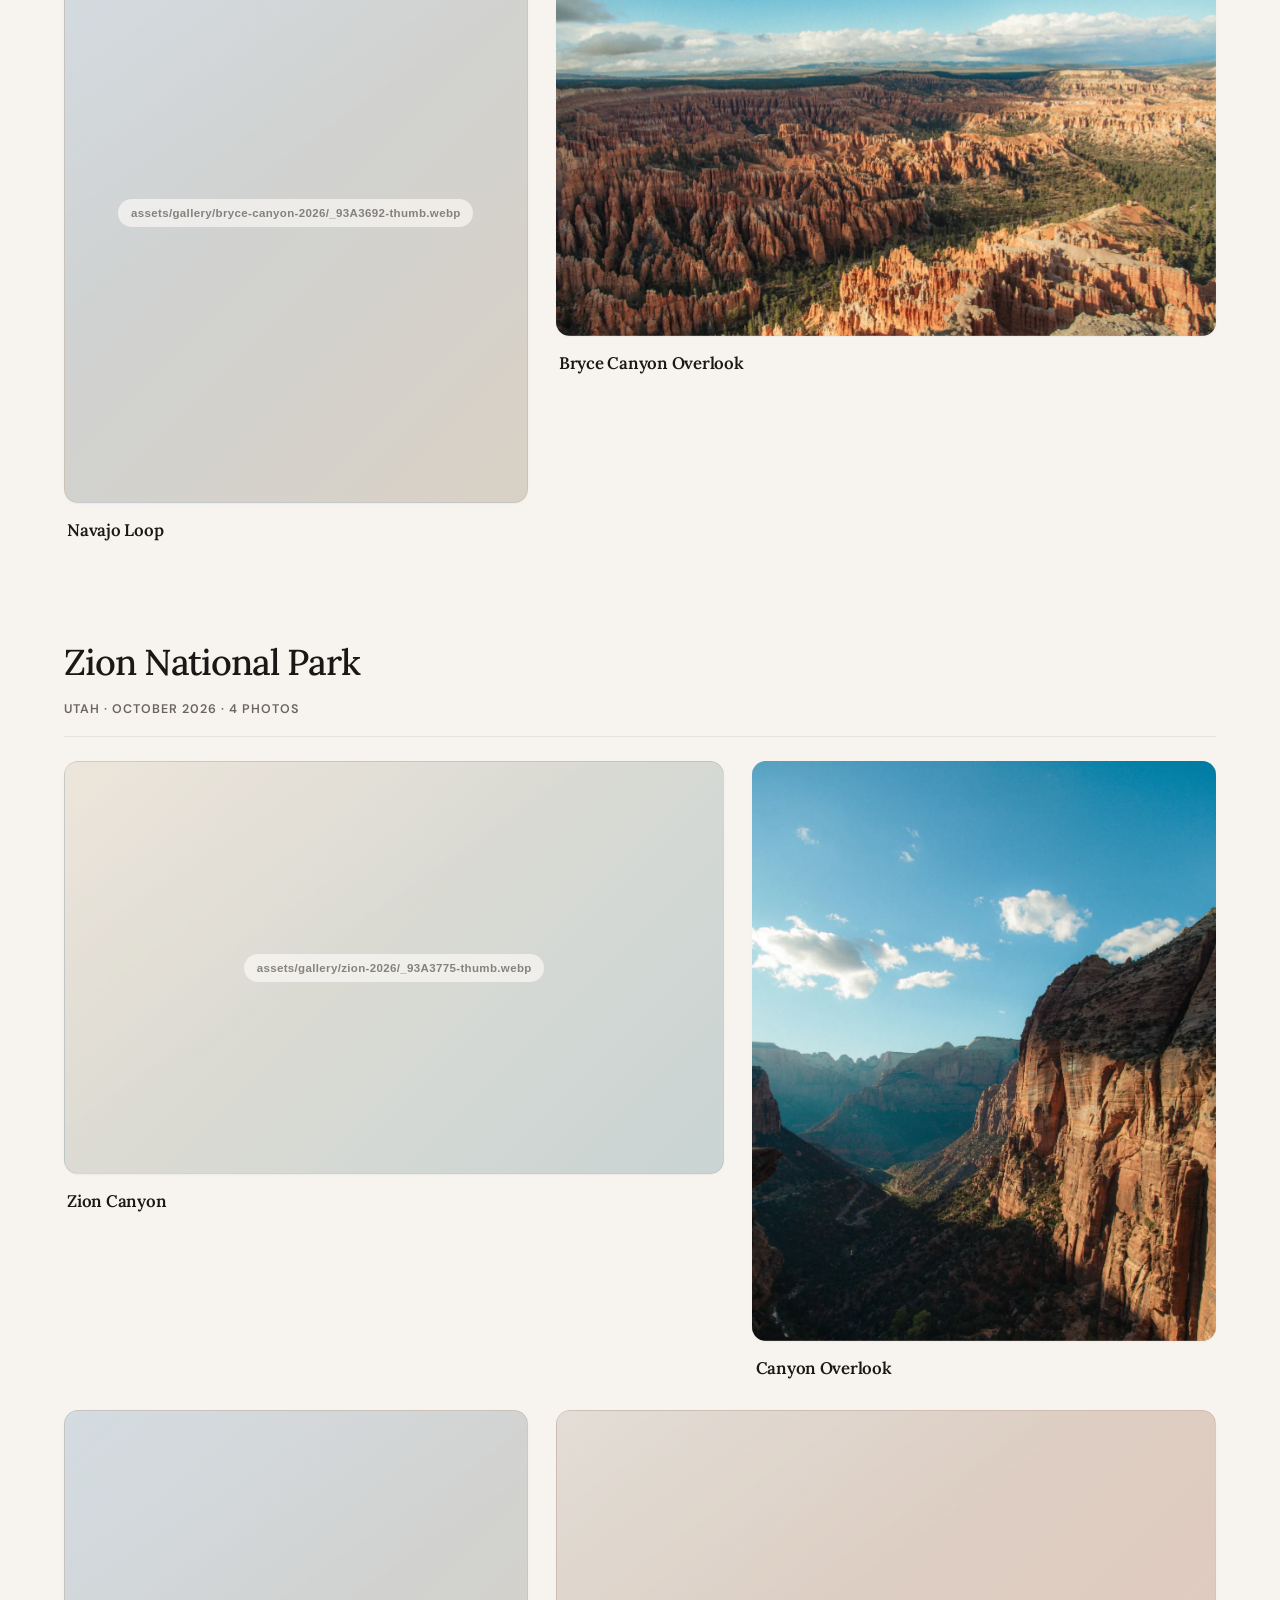
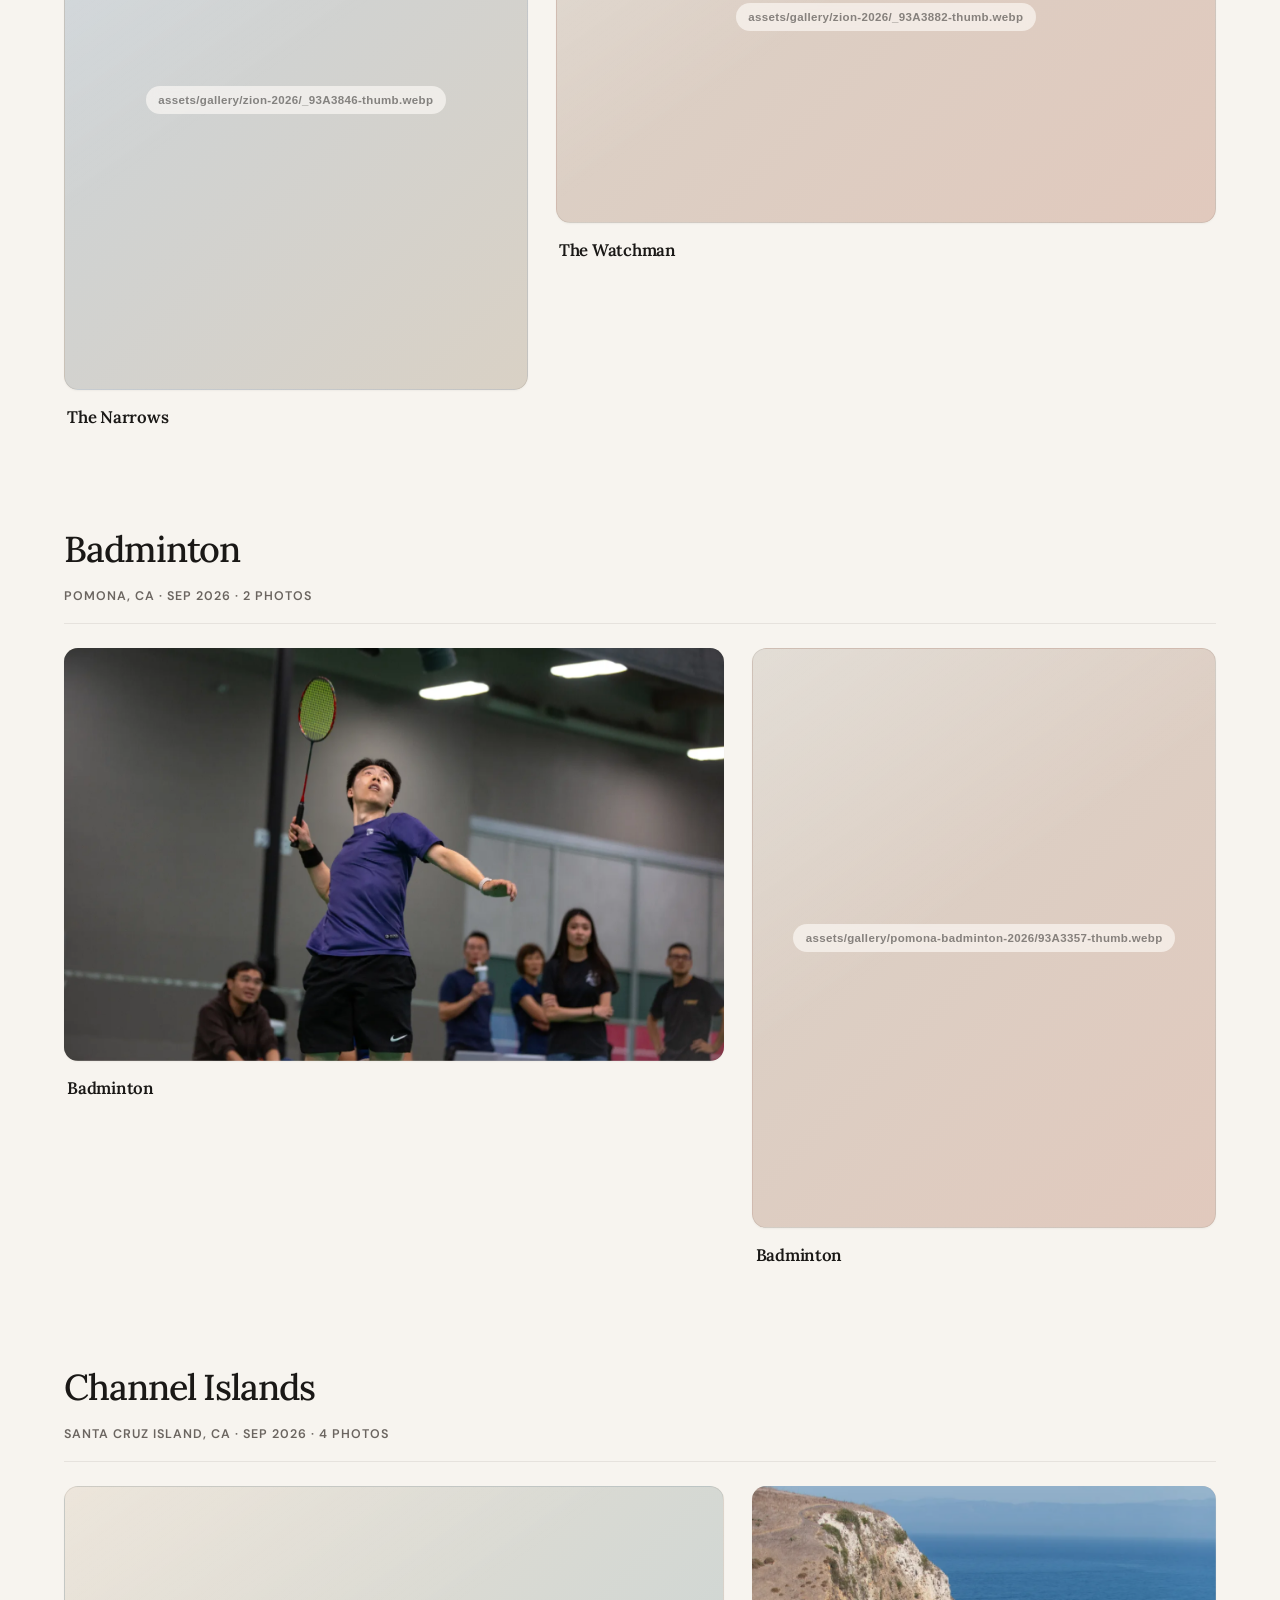
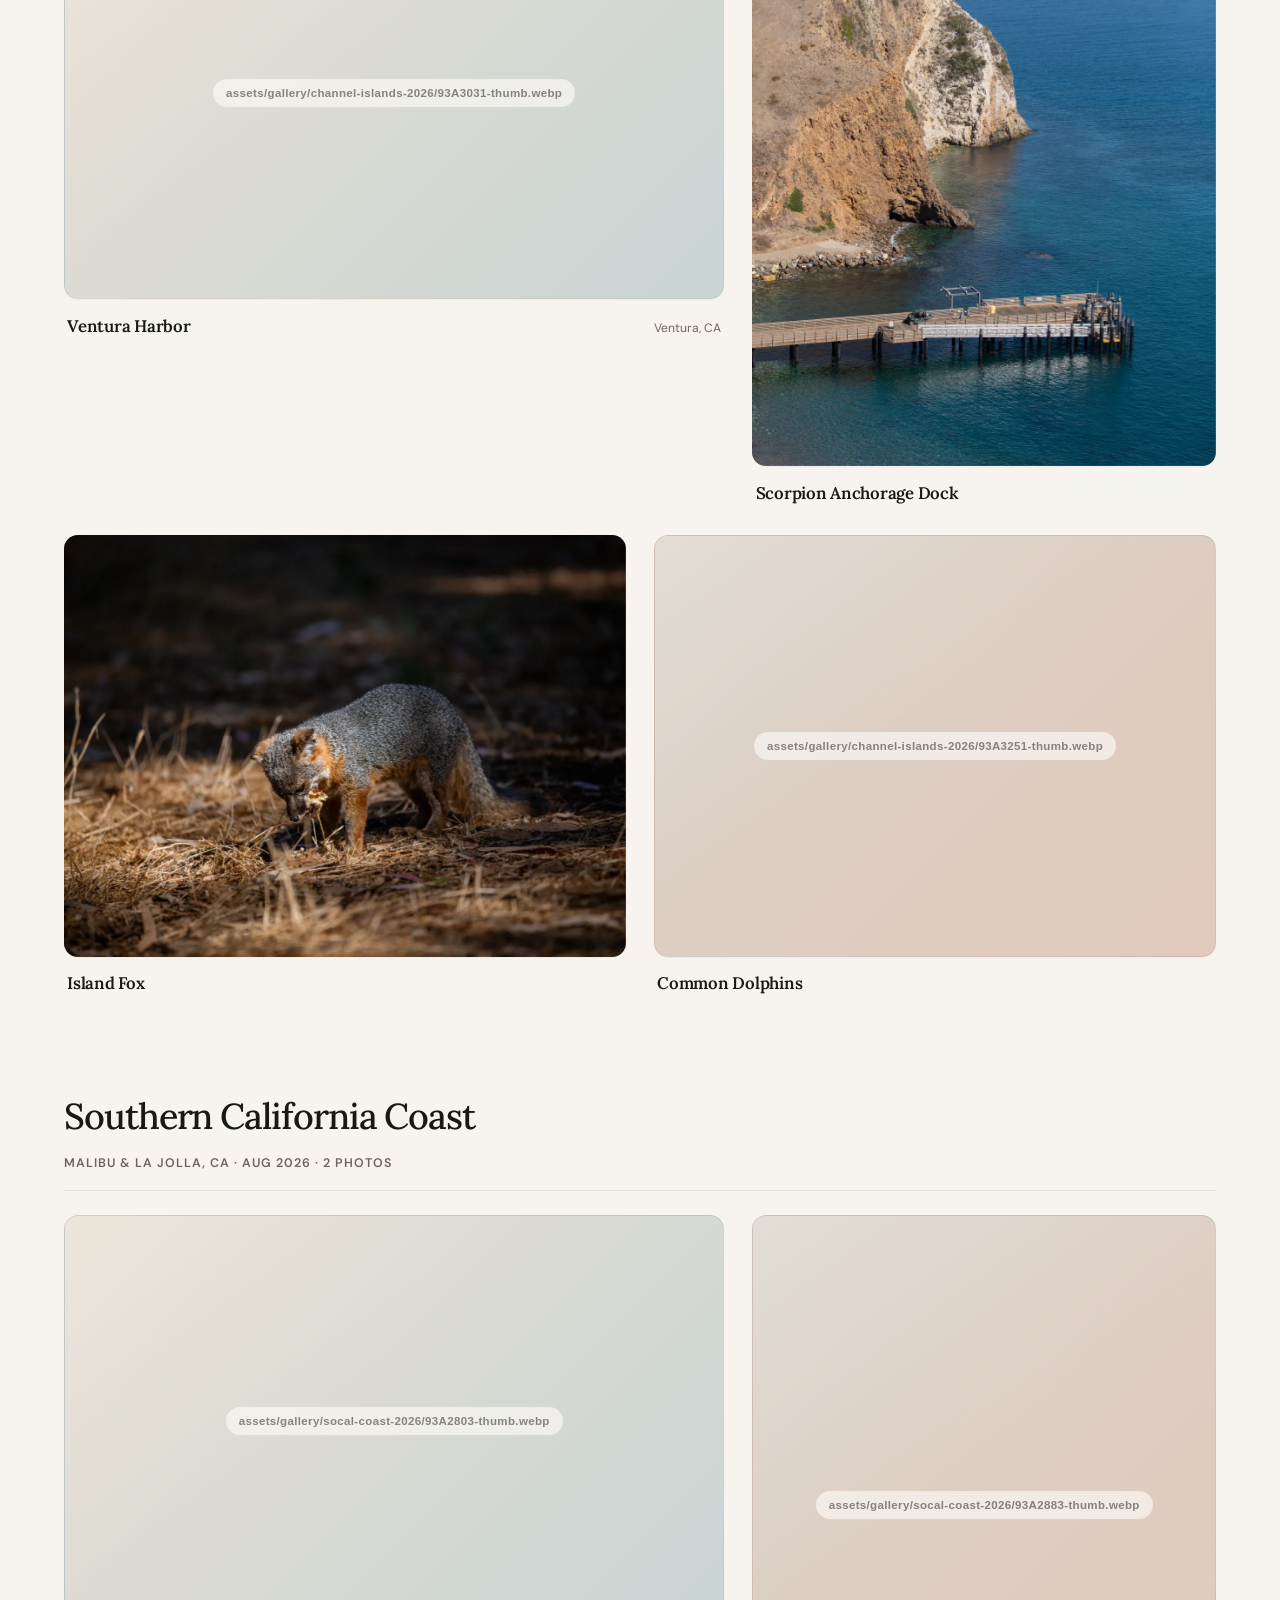
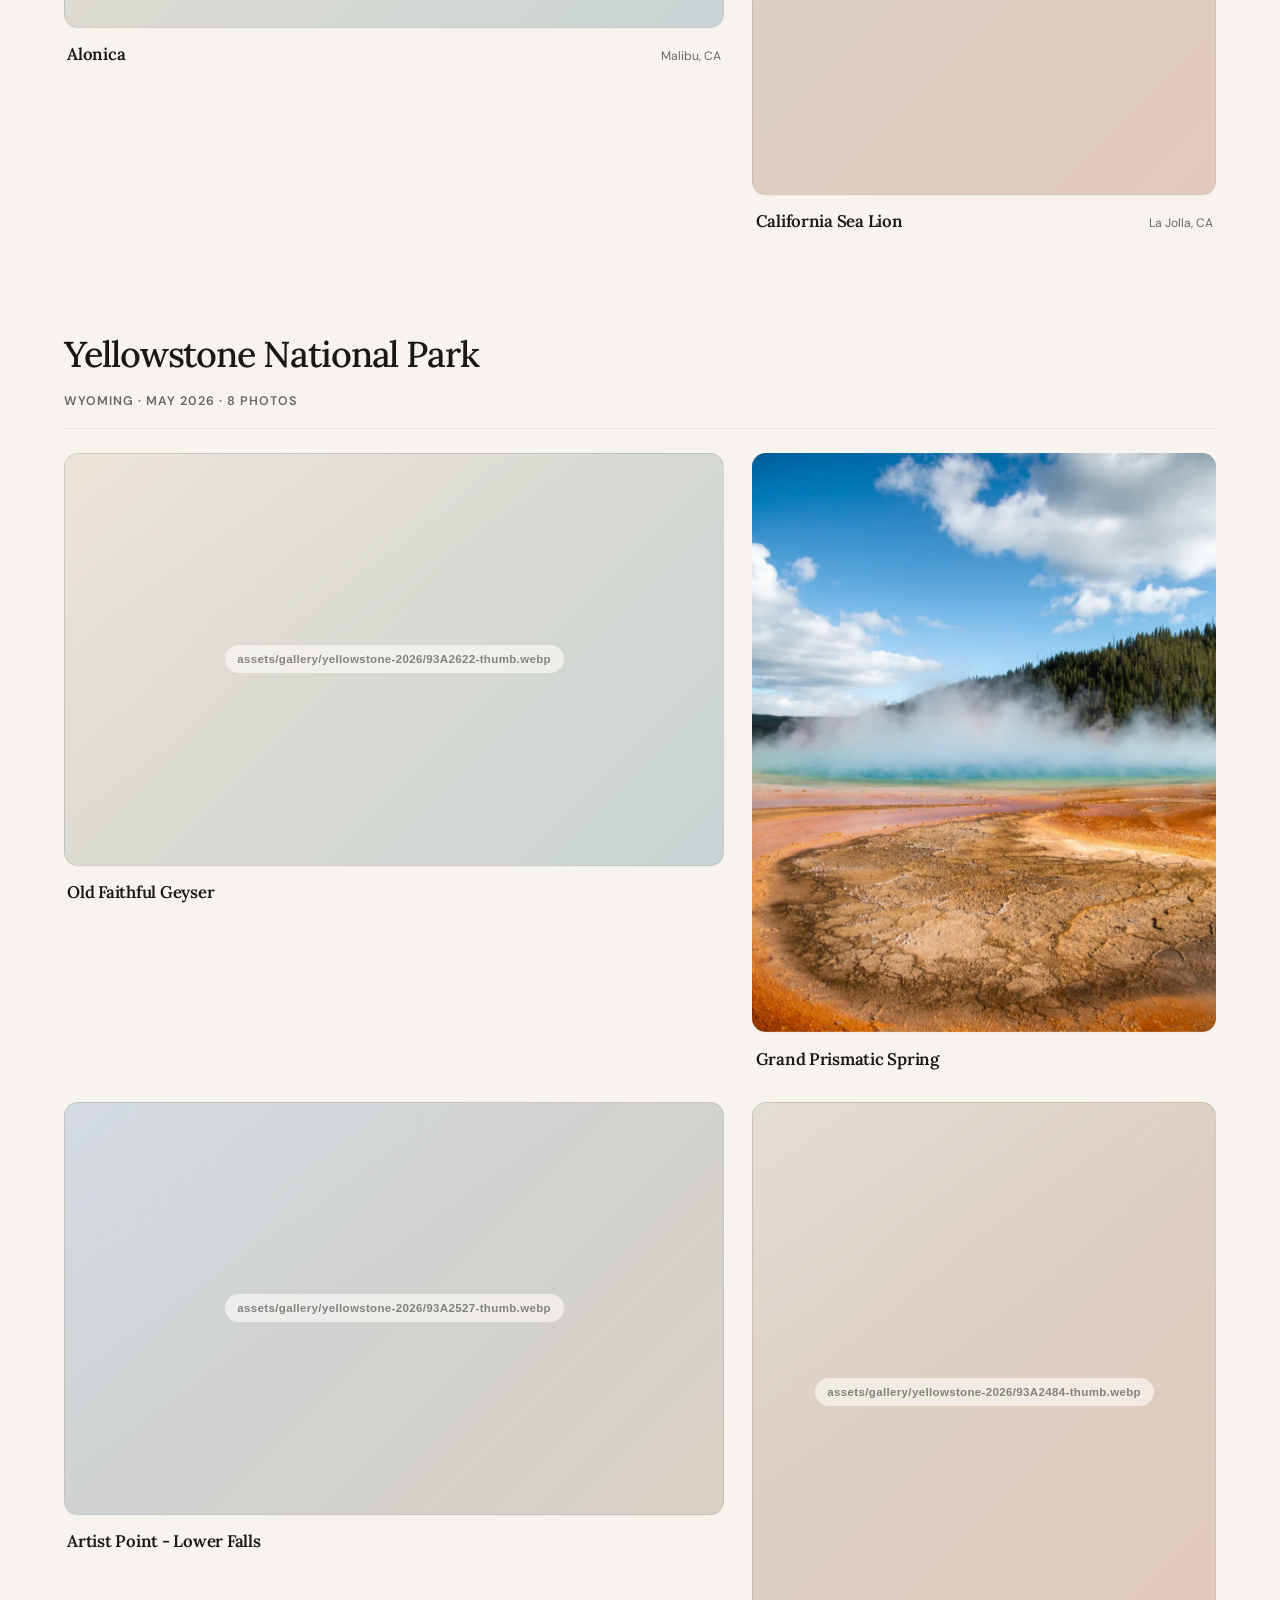
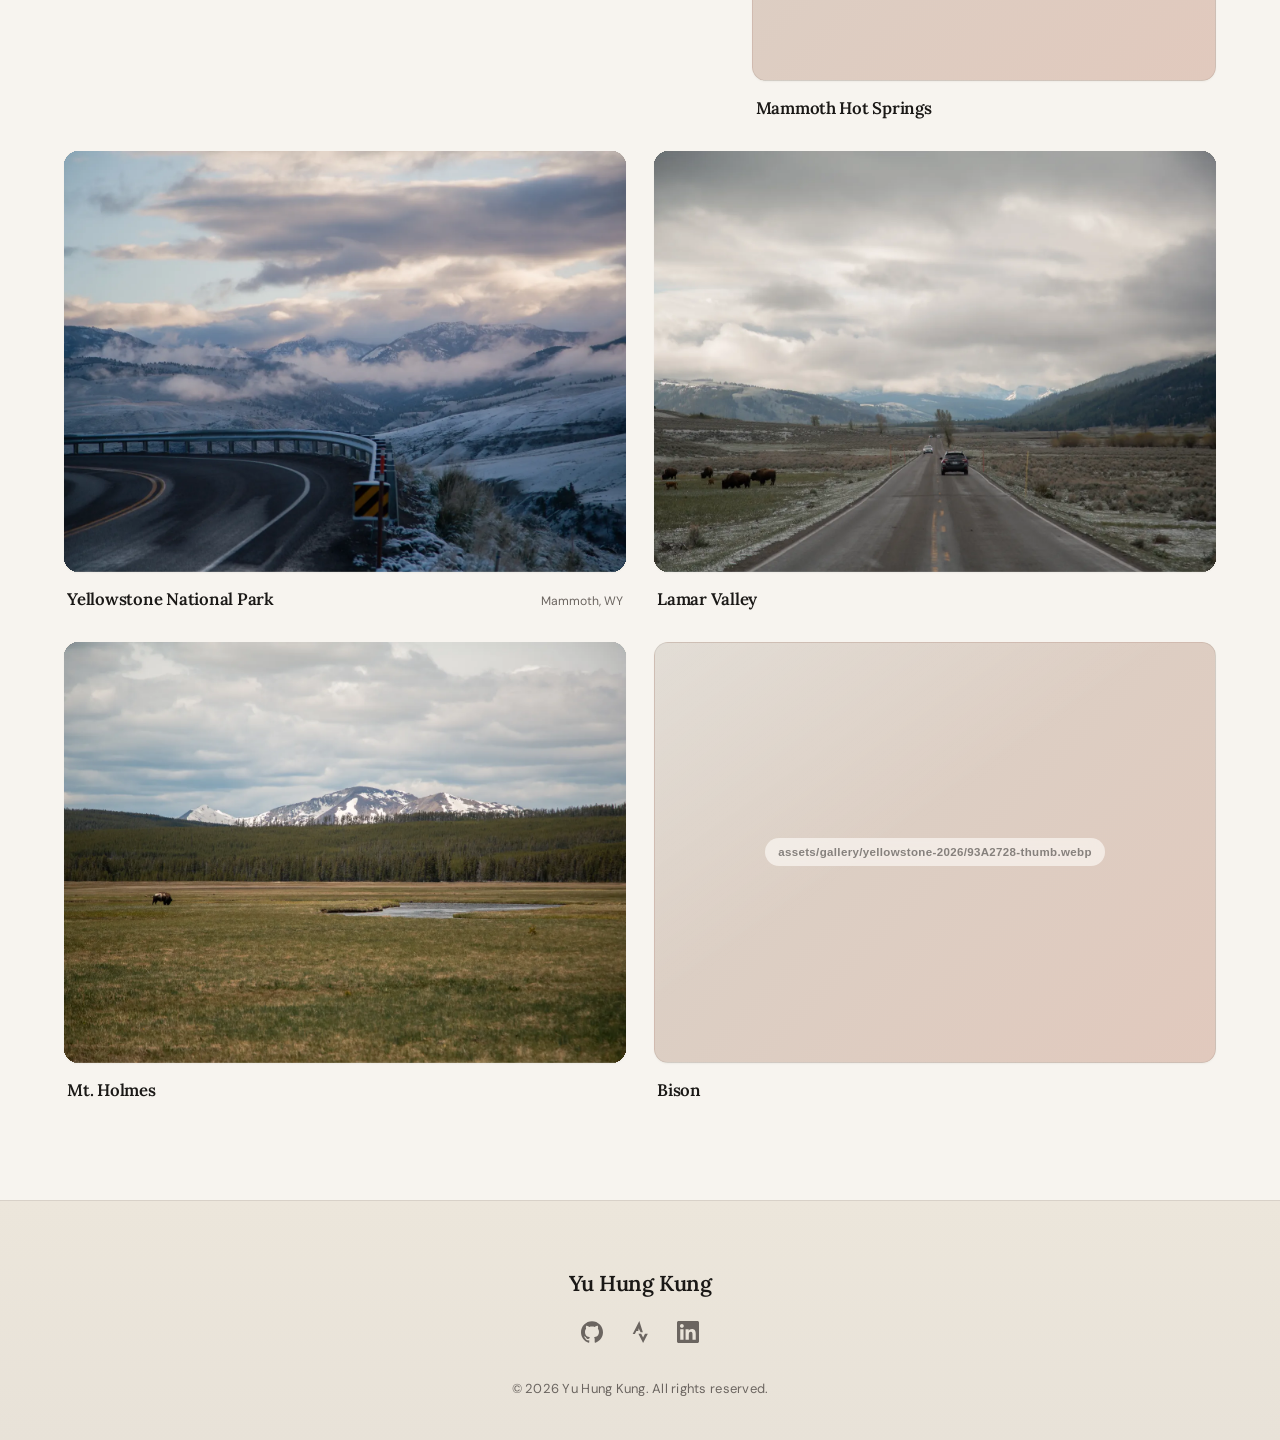
==== commit 0ac5b17d: "Update Gallery page layout and content - Adding more images - Adding scripts to downsize the images " ====
--- a/gallery.html
+++ b/gallery.html
@@ -77,395 +77,19 @@
           <p class="gallery-lede">
             A collection of places, light, and quiet moments I wanted to remember.
           </p>
-          <p class="gallery-count"><span id="visible-count">6</span> photographs</p>
+          <p class="gallery-count"><span id="visible-count">0</span> photographs</p>
         </div>
       </section>
 
       <section class="gallery-section" aria-label="攝影作品">
         <div class="container gallery-container">
-          <div class="gallery-toolbar" aria-label="篩選作品">
-            <button class="filter-button is-active" type="button" data-filter="all">
-              All
-            </button>
-            <button class="filter-button" type="button" data-filter="landscape">Landscape</button>
-            <button class="filter-button" type="button" data-filter="nature">
-              Nature
-            </button>
-            <button class="filter-button" type="button" data-filter="people">
-              People
-            </button>
-          </div>
+          <div class="gallery-toolbar" id="gallery-toolbar" aria-label="依旅程篩選"></div>
 
-          <!-- 將照片放入 assets/gallery/，並以此處的檔名命名即可顯示。 -->
-          <div class="photo-grid" id="photo-grid">
-            <article class="photo-card photo-card--wide" data-category="landscape">
-              <button
-                class="photo-open"
-                type="button"
-                aria-label="放大觀看 Golden Hour in LA"
-                data-title="Ventura Harbor"
-                data-meta="Ventura, CA · 2026"
-              >
-                <span class="photo-placeholder" aria-hidden="true">
-                  <span>assets/gallery/los-angeles.jpg</span>
-                </span>
-                <img
-                  src="assets/gallery/93A3031.jpg"
-                  alt="Ventura Harbor"
-                  loading="eager"
-                />
-              </button>
-              <div class="photo-caption">
-                <h2>Ventura Harbor</h2>
-                <p>Ventura, CA · 2026</p>
-              </div>
-            </article>
-
-            <article class="photo-card photo-card--tall" data-category="landscape">
-              <button
-                class="photo-open"
-                type="button"
-                aria-label="放大觀看 Along the Coast"
-                data-title="Scorpion Anchorage Dock"
-                data-meta="Santa Cruz Island (Channel Island National Park), CA · 2026"
-              >
-                <span class="photo-placeholder" aria-hidden="true">
-                  <span>assets/gallery/california-coast.jpg</span>
-                </span>
-                <img
-                  src="assets/gallery/93A3080.jpg"
-                  alt="Scorpion Anchorage Dock"
-                  loading="lazy"
-                />
-              </button>
-              <div class="photo-caption">
-                <h2>Scorpion Anchorage Dock</h2>
-                <p>Santa Cruz Island (Channel Island National Park), CA · 2026</p>
-              </div>
-            </article>
-
-            <article class="photo-card" data-category="nature">
-              <button
-                class="photo-open"
-                type="button"
-                aria-label="放大觀看 Between Moments"
-                data-title="Island Fox"
-                data-meta="Santa Cruz Island (Channel Island National Park), CA · 2026"
-              >
-                <span class="photo-placeholder" aria-hidden="true">
-                  <span>assets/gallery/taipei-street.jpg</span>
-                </span>
-                <img
-                  src="assets/gallery/93A3216.jpg"
-                  alt="Island Fox"
-                  loading="lazy"
-                />
-              </button>
-              <div class="photo-caption">
-                <h2>Island Fox</h2>
-                <p>Santa Cruz Island (Channel Island National Park), CA · 2026</p>
-              </div>
-            </article>
-
-            <article class="photo-card" data-category="nature">
-              <button
-                class="photo-open"
-                type="button"
-                aria-label="放大觀看 After the Rain"
-                data-title="Common Dolphins"
-                data-meta="Santa Cruz Island (Channel Island National Park), CA · 2026"
-              >
-                <span class="photo-placeholder" aria-hidden="true">
-                  <span>assets/gallery/after-rain.jpg</span>
-                </span>
-                <img
-                  src="assets/gallery/93A3251.jpg"
-                  alt="Common Dolphins"
-                  loading="lazy"
-                />
-              </button>
-              <div class="photo-caption">
-                <h2>Common Dolphins</h2>
-                <p>Santa Cruz Island (Channel Island National Park), CA · 2026</p>
-              </div>
-            </article>
-
-            <article class="photo-card photo-card--wide" data-category="landscape">
-              <button
-                class="photo-open"
-                type="button"
-                aria-label="放大觀看 A Quiet Morning"
-                data-title="Alonica"
-                data-meta="Malibu, CA · 2026"
-              >
-                <span class="photo-placeholder" aria-hidden="true">
-                  <span>assets/gallery/quiet-morning.jpg</span>
-                </span>
-                <img
-                  src="assets/gallery/93A2803.jpg"
-                  alt="Point Dume"
-                  loading="lazy"
-                />
-              </button>
-              <div class="photo-caption">
-                <h2>Alonica</h2>
-                <p>Malibu, CA · 2026</p>
-              </div>
-            </article>
-
-            <article class="photo-card photo-card--tall" data-category="nature">
-              <button
-                class="photo-open"
-                type="button"
-                aria-label="放大觀看 On the Move"
-                data-title="California Sea Lion"
-                data-meta="San Diego, CA · 2026"
-              >
-                <span class="photo-placeholder" aria-hidden="true">
-                  <span>assets/gallery/on-the-move.jpg</span>
-                </span>
-                <img
-                  src="assets/gallery/93A2883.jpg"
-                  alt="Sea Lion"
-                  loading="lazy"
-                />
-              </button>
-              <div class="photo-caption">
-                <h2>California Sea Lion</h2>
-                <p>La Jolla, CA · 2026</p>
-              </div>
-            </article>
-
-            <article class="photo-card photo-card--tall" data-category="people">
-              <button
-                class="photo-open"
-                type="button"
-                aria-label="放大觀看 On the Move"
-                data-title="Badminton"
-                data-meta="Pomona, CA · 2026"
-              >
-                <span class="photo-placeholder" aria-hidden="true">
-                  <span>assets/gallery/on-the-move.jpg</span>
-                </span>
-                <img
-                  src="assets/gallery/93A3357.jpg"
-                  alt="soccer"
-                  loading="lazy"
-                />
-              </button>
-              <div class="photo-caption">
-                <h2> Badminton</h2>
-                <p>Pomona, CA · 2026</p>
-              </div>
-            </article>
-
-            <article class="photo-card photo-card--wide" data-category="people">
-              <button
-                class="photo-open"
-                type="button"
-                aria-label="放大觀看 A Quiet Morning"
-                data-title="Badminton"
-                data-meta="Pomona, CA · 2026"
-              >
-                <span class="photo-placeholder" aria-hidden="true">
-                  <span>assets/gallery/badminton.jpg</span>
-                </span>
-                <img
-                  src="assets/gallery/93A3371.jpg"
-                  alt="badminton"
-                  loading="lazy"
-                />
-              </button>
-              <div class="photo-caption">
-                <h2>Badminton</h2>
-                <p>Pomona, CA · 2026</p>
-              </div>
-            </article>
-
-            <article class="photo-card" data-category="landscape">
-              <button
-                class="photo-open"
-                type="button"
-                aria-label="放大觀看 A Quiet Morning"
-                data-title="Yellowstone National Park"
-                data-meta="Mammoth, WY · 2026"
-              >
-                <span class="photo-placeholder" aria-hidden="true">
-                  <span>assets/gallery/badminton.jpg</span>
-                </span>
-                <img
-                  src="assets/gallery/93A2340.jpg"
-                  alt="Yellowstone National Park"
-                  loading="lazy"
-                />
-              </button>
-              <div class="photo-caption">
-                <h2>Yellowstone National Park</h2>
-                <p>Mammoth, WY · 2026</p>
-              </div>
-            </article>
-
-            <article class="photo-card" data-category="landscape">
-              <button
-                class="photo-open"
-                type="button"
-                aria-label="放大觀看 A Quiet Morning"
-                data-title="Lamar Valley"
-                data-meta="Yellowstone National Park, WY · 2026"
-              >
-                <span class="photo-placeholder" aria-hidden="true">
-                  <span>assets/gallery/badminton.jpg</span>
-                </span>
-                <img
-                  src="assets/gallery/93A2375.jpg"
-                  alt="Lamar Valley"
-                  loading="lazy"
-                />
-              </button>
-              <div class="photo-caption">
-                <h2>Lamar Valley</h2>
-                <p>Yellowstone National Park, WY · 2026</p>
-              </div>
-            </article>
-
-            <article class="photo-card photo-card--wide" data-category="landscape">
-              <button
-                class="photo-open"
-                type="button"
-                aria-label="放大觀看 A Quiet Morning"
-                data-title="Mammoth Hot Springs"
-                data-meta="Yellowstone National Park, WY · 2026"
-              >
-                <span class="photo-placeholder" aria-hidden="true">
-                  <span>assets/gallery/quiet-morning.jpg</span>
-                </span>
-                <img
-                  src="assets/gallery/93A2484.jpg"
-                  alt="Mammoth Hot Springs"
-                  loading="lazy"
-                />
-              </button>
-              <div class="photo-caption">
-                <h2>Mammoth Hot Springs</h2>
-                <p>Yellowstone National Park, WY · 2026</p>
-              </div>
-            </article>
-
-            <article class="photo-card photo-card--tall" data-category="landscape">
-              <button
-                class="photo-open"
-                type="button"
-                aria-label="放大觀看 On the Move"
-                data-title="Artist Point - Lower Falls"
-                data-meta="Yellowstone National Park, WY · 2026"
-              >
-                <span class="photo-placeholder" aria-hidden="true">
-                  <span>assets/gallery/on-the-move.jpg</span>
-                </span>
-                <img
-                  src="assets/gallery/93A2527.jpg"
-                  alt="Artist Point - Lower Falls"
-                  loading="lazy"
-                />
-              </button>
-              <div class="photo-caption">
-                <h2>Artist Point - Lower Falls</h2>
-                <p>Yellowstone National Park, WY · 2026</p>
-              </div>
-            </article>
-
-            <article class="photo-card photo-card--tall" data-category="landscape">
-              <button
-                class="photo-open"
-                type="button"
-                aria-label="放大觀看 On the Move"
-                data-title="Grand Prismatic Spring"
-                data-meta="Yellowstone National Park, WY · 2026"
-              >
-                <span class="photo-placeholder" aria-hidden="true">
-                  <span>assets/gallery/on-the-move.jpg</span>
-                </span>
-                <img
-                  src="assets/gallery/93A2665.jpg"
-                  alt="Grand Prismatic Spring"
-                  loading="lazy"
-                />
-              </button>
-              <div class="photo-caption">
-                <h2>Grand Prismatic Spring</h2>
-                <p>Yellowstone National Park, WY · 2026</p>
-              </div>
-            </article>
-
-            <article class="photo-card photo-card--wide" data-category="landscape">
-              <button
-                class="photo-open"
-                type="button"
-                aria-label="放大觀看 A Quiet Morning"
-                data-title="Old Faithful Geyser"
-                data-meta="Yellowstone National Park, WY · 2026"
-              >
-                <span class="photo-placeholder" aria-hidden="true">
-                  <span>assets/gallery/quiet-morning.jpg</span>
-                </span>
-                <img
-                  src="assets/gallery/93A2622.jpg"
-                  alt="Old Faithful Geyser"
-                  loading="lazy"
-                />
-              </button>
-              <div class="photo-caption">
-                <h2>Old Faithful Geyser</h2>
-                <p>Yellowstone National Park, WY · 2026</p>
-              </div>
-            </article>
-
-            <article class="photo-card" data-category="landscape">
-              <button
-                class="photo-open"
-                type="button"
-                aria-label="放大觀看 A Quiet Morning"
-                data-title="Mt. Holmes"
-                data-meta="Yellowstone National Park, WY · 2026"
-              >
-                <span class="photo-placeholder" aria-hidden="true">
-                  <span>assets/gallery/quiet-morning.jpg</span>
-                </span>
-                <img
-                  src="assets/gallery/93A2725.jpg"
-                  alt="Mt. Holmes"
-                  loading="lazy"
-                />
-              </button>
-              <div class="photo-caption">
-                <h2>Mt. Holmes</h2>
-                <p>Yellowstone National Park, WY · 2026</p>
-              </div>
-            </article>
-
-            <article class="photo-card" data-category="nature">
-              <button
-                class="photo-open"
-                type="button"
-                aria-label="放大觀看 A Quiet Morning"
-                data-title="Bison"
-                data-meta="Yellowstone National Park, WY · 2026"
-              >
-                <span class="photo-placeholder" aria-hidden="true">
-                  <span>assets/gallery/quiet-morning.jpg</span>
-                </span>
-                <img
-                  src="assets/gallery/93A2728.jpg"
-                  alt="Bison"
-                  loading="lazy"
-                />
-              </button>
-              <div class="photo-caption">
-                <h2>Bison</h2>
-                <p>Yellowstone National Park, WY · 2026</p>
-              </div>
-            </article>
-          </div>
+          <!-- 照片內容由 js/gallery-data.js 產生；新增方式請見 assets/gallery/README.md。 -->
+          <div class="gallery-trips" id="gallery-trips"></div>
+          <noscript>
+            <p class="gallery-noscript">Please enable JavaScript to view the gallery.</p>
+          </noscript>
         </div>
       </section>
     </main>
@@ -533,6 +157,7 @@
     </footer>
 
     <script src="js/main.js"></script>
+    <script src="js/gallery-data.js"></script>
     <script src="js/gallery.js"></script>
   </body>
 </html>
--- a/css/gallery.css
+++ b/css/gallery.css
@@ -119,6 +119,58 @@
   border-color: var(--text);
 }
 
+.trip + .trip {
+  margin-top: clamp(3.5rem, 8vw, 5.5rem);
+}
+
+.trip[hidden] {
+  display: none;
+}
+
+.trip-header {
+  margin-bottom: var(--space-md);
+  padding-bottom: var(--space-sm);
+  border-bottom: 1px solid var(--border);
+}
+
+.trip-title {
+  margin: 0;
+  font-family: var(--font-serif);
+  font-size: clamp(1.6rem, 4vw, 2.25rem);
+  font-weight: 500;
+  letter-spacing: -0.03em;
+}
+
+.trip-meta {
+  margin: 0.35rem 0 0;
+  color: var(--text-muted);
+  font-size: 0.78rem;
+  font-weight: 600;
+  letter-spacing: 0.08em;
+  text-transform: uppercase;
+}
+
+.trip-summary {
+  max-width: 40rem;
+  margin: var(--space-sm) 0 0;
+  color: var(--text-muted);
+  font-family: var(--font-serif);
+  font-style: italic;
+  line-height: 1.6;
+}
+
+.trip-album {
+  display: inline-block;
+  margin-top: var(--space-sm);
+  color: var(--accent);
+  font-size: 0.85rem;
+  font-weight: 600;
+}
+
+.gallery-noscript {
+  color: var(--text-muted);
+}
+
 .photo-grid {
   display: grid;
   grid-auto-flow: dense;
@@ -141,10 +193,6 @@
 
 .photo-card--tall {
   grid-column: span 5;
-}
-
-.photo-card[hidden] {
-  display: none;
 }
 
 .photo-open {
@@ -268,7 +316,7 @@
   padding: 0.8rem 0.2rem 0;
 }
 
-.photo-caption h2 {
+.photo-caption h3 {
   margin: 0;
   font-family: var(--font-serif);
   font-size: 1.05rem;
